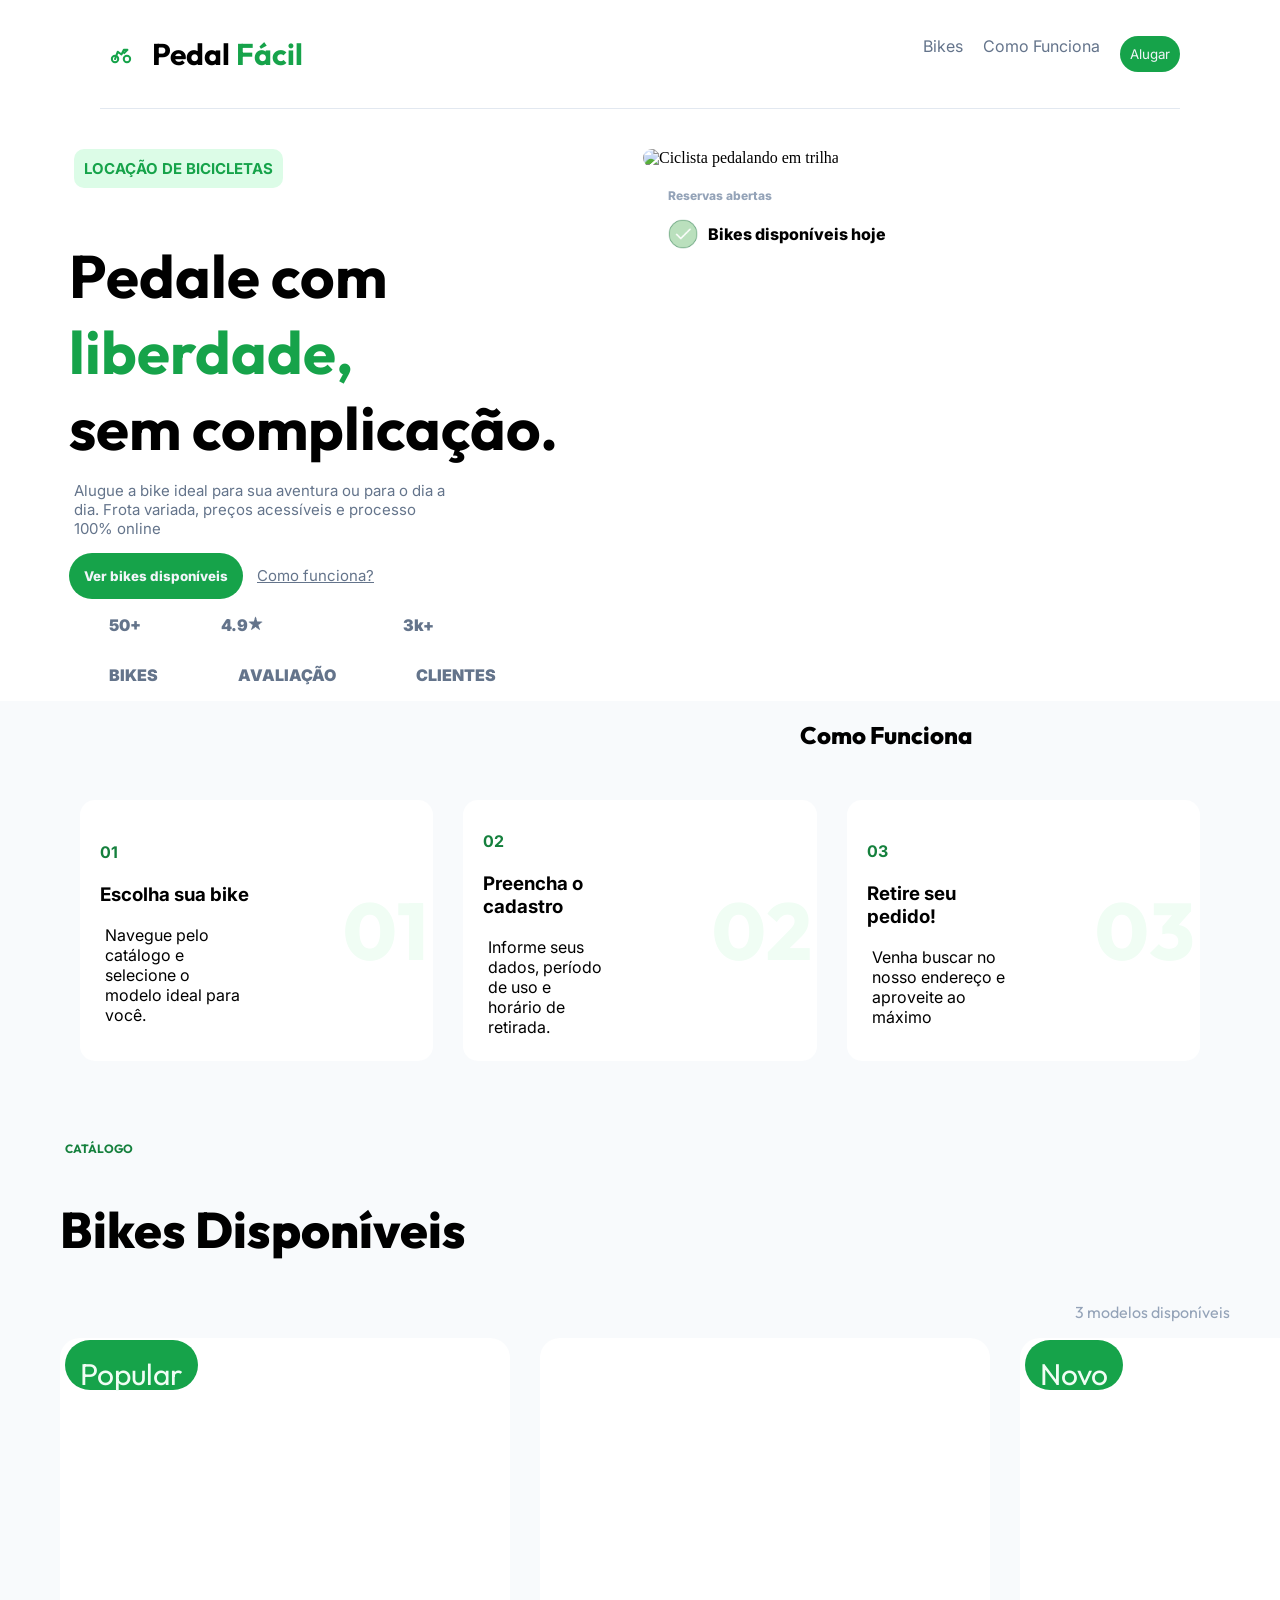
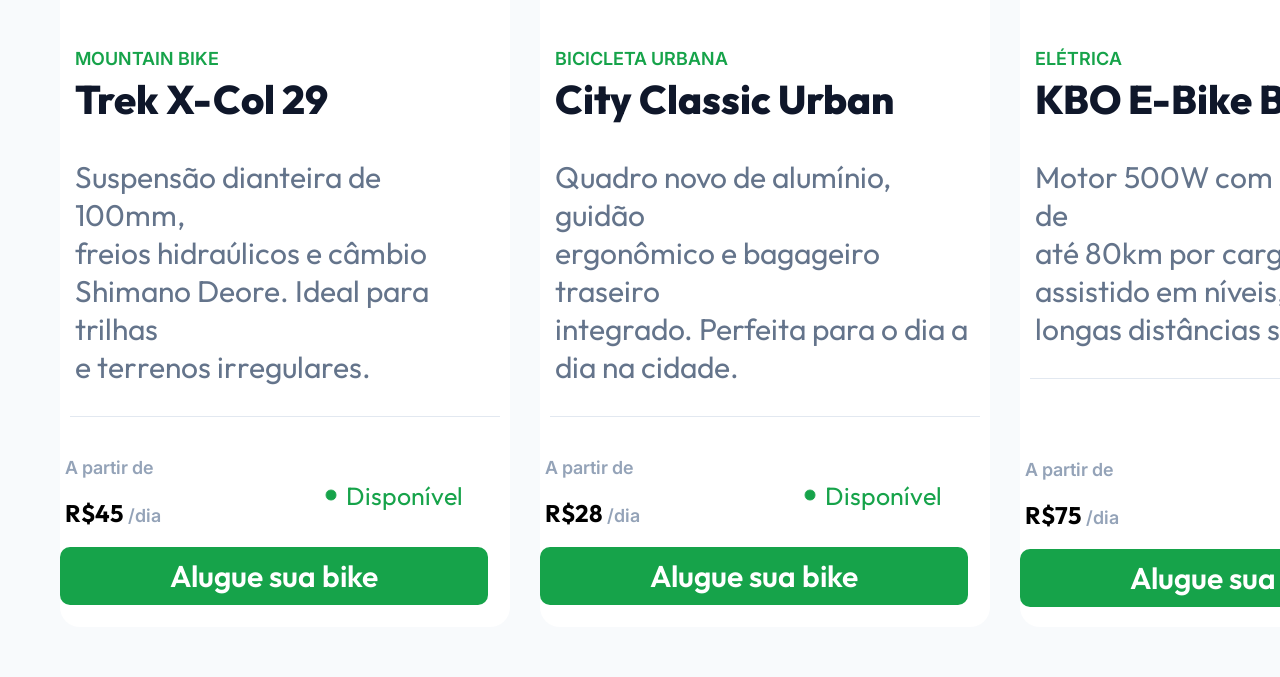
==== index.html @ 2bf27299 "feat/finalizando a parte do catálogo das bikes" ====
<!DOCTYPE html>
<html lang="pt-br">
<head>
    <meta charset="UTF-8">
    <meta name="viewport" content="width=device-width, initial-scale=1.0">
    <link rel="preconnect" href="https://fonts.googleapis.com"/>
    <link rel="preconnect" href="https://fonts.gstatic.com" crossorigin/>
    <link href="https://fonts.googleapis.com/css2?family=Outfit:wght@300;400;500;600;700;800&family=Inter:wght@300;400;500;600&display=swap" rel="stylesheet"/>
    <link rel="stylesheet" href="./styles/style.css">
    
    <title>PedalFácil - Locação de Bicicletas</title>
</head>
<body>
    <section class="menuBg">
        <header class="menu">
                <!-- Logo do Site -->
                <div class="logo">
                    <svg class="logoBike" width="22" height="22" viewBox="0 0 24 24" fill="none" stroke="currentColor" stroke-width="2.2" stroke-linecap="round" stroke-linejoin="round">
                        <circle cx="5.5" cy="17.5" r="3.5"/><circle cx="18.5" cy="17.5" r="3.5"/>
                        <path d="M5.5 17.5l3-8 4 3 2.5-5H19l-3.5 3.5"/>
                    </svg>
                    <h1>Pedal <span class="destaqueLogo">Fácil</span></h1>
                </div>

                <!-- Links e Botão -->
                <div class="menuLinks">
                    <ul>
                        <li><a href="#">Bikes</a></li>
                        <li><a href="#">Como Funciona</a></li>
                        <li><button>Alugar</button></li>
                    </ul>
                </div>
        </header>
    </section>

    <section class="containerLocacao">
        <div class="containerLocacaoTextos">
            <h2>LOCAÇÃO DE BICICLETAS</h2>

            <h1>Pedale com <br><span>liberdade,</span><br> sem complicação.</h1>

            <p>Alugue a bike ideal para sua aventura ou para o dia a <br> dia. Frota variada, preços acessíveis e processo <br> 100% online</p>

            <button>Ver bikes disponíveis</button> <a href="#">Como funciona?</a>

            <div class="avaliacoesNumeros">
                <ul>
                    <li>50+</li>
                    <li >4.9<img class="estrelaAvaliacoes" src="./assets/Star.png"></li>
                    <li class="avaliacoes">3k+</li>
                </ul>
            </div>

            <div class="avaliacoesTextos">
                <ul>
                    <li>BIKES</li>
                    <li>AVALIAÇÃO</li>
                    <li>CLIENTES</li>
                </ul>
            </div>
        </div>

        <div class="reservas">
            <img class="imagemCiclista" src="https://images.unsplash.com/photo-1629056528325-f328b5f27ae7?w=700&h=600&fit=crop&auto=format" alt="Ciclista pedalando em trilha">

            <div class="cardReservas">
                <p class="reservasAbertas">Reservas abertas</p>

                <p class="reservasBikes"> <img class="check" src="./assets/ok.png">Bikes disponíveis hoje</p>
            </div>
        </div>    
    </section>

    <section class="containerComoFunciona">

        <h1>Como Funciona</h1>

        <div class="cards">
            <div class="card">
                <div class="texto">
                    <h4>01</h4>
                    <h3>Escolha sua bike</h3>
                    <div>
                        <p>Navegue pelo catálogo e selecione o <br> modelo ideal para você.</p>
                    </div>
                </div>

                <div class="detalheCard">
                    <p>01</p>
                </div>
            </div>

            <div class="card">
                <div class="texto">
                    <h4>02</h4>
                    <h3>Preencha o cadastro</h3>
                    <div>
                        <p>Informe seus dados, período de uso e <br> horário de retirada.</p>
                    </div>
                </div>

                <div class="detalheCard">
                    <p>02</p>
                </div>
            </div>

            <div class="card">
                <div class="texto">
                    <h4>03</h4>
                    <h3>Retire seu pedido!</h3>
                    <div>
                        <p>Venha buscar no nosso endereço e <br> aproveite ao máximo</p>
                    </div>
                </div>

                <div class="detalheCard">
                    <p>03</p>
                </div>
            </div>
        </div>
    </section>

    <section class="containerCatalogo">

        <div class="containerTitulo">
            <h2>CATÁLOGO</h2>

            <h1>Bikes Disponíveis</h1>
            
            <p>3 modelos disponíveis</p>
        </div>


        <div class="cardsBikes">
            <div class="cardBike">
                <div class="imgBike imgBike1">
                    <p>Popular</p>
                </div>
                <div class="textoCard">
                    <small class="smallCard">mountain bike</small>
                    <h2 class="h2Card">Trek X-Col 29</h2>
                    <p>Suspensão dianteira de 100mm, <br> freios hidraúlicos e câmbio<br> Shimano Deore. Ideal para trilhas<br> e terrenos irregulares.</p>
                </div>
                
                <small class="precoCima">A partir de</small>
                <div class="preco">
                    <h1 class="precoCard">R$45<small>/dia</small></h1>
                    <p><img class="disponivel" src="./assets/ciculo.png"> Disponível</p>
                </div>
                <a href="#formularioAluguel"><button class="botaoBike">Alugue sua bike</button></a>
            </div>

            <div class="cardBike">
                <div class="imgBike imgBike2">
                </div>

                <div class="textoCard">
                    <small class="smallCard">bicicleta urbana</small>
                    <h2 class="h2Card">City Classic Urban</h2>
                    <p>Quadro novo de alumínio, guidão<br> ergonômico e bagageiro traseiro<br> integrado. Perfeita para o dia a<br> dia na cidade.</p>
                </div>
    
                <small class="precoCima">A partir de</small>
                <div class="preco">
                    <h1 class="precoCard">R$28<small>/dia</small></h1>
                    <p><img class="disponivel" src="./assets/ciculo.png"> Disponível</p>
                </div>
                <a href="#formularioAluguel"><button class="botaoBike">Alugue sua bike</button></a>
            </div>

            <div class="cardBike">
                <div class="imgBike imgBike3">
                    <p>Novo</p>
                </div>

                <div class="textoCard textoCardDistancia">
                    <small class="smallCard">elétrica</small>
                    <h2 class="h2Card">KBO E-Bike Breeze</h2>
                    <p>Motor 500W com autonomia de<br> até 80km por carga. Pedal<br> assistido em níveis, ideal para<br> longas distâncias sem esforço.</p>
                </div>
                
                <small class="precoCima">A partir de</small>
                <div class="preco">
                    <h1 class="precoCard">R$75<small>/dia</small></h1>
                    <p><img class="disponivel" src="./assets/ciculo.png"> Disponível</p>
                </div>
                <a href="#formularioAluguel"><button class="botaoBike">Alugue sua bike</button></a>
            </div>

            <div class="cardBike indisponivel">
                <div class="imgBike imgBike4">
                    <p>Indisponível</p>
                </div>

                <div class="textoCard textoCardDistancia2">
                    <small class="smallCard">speed / estrada</small>
                    <h2 class="h2Card">Veloz Road 700c</h2>
                    <p>Quadro de carbono leve, pneus<br> 700x23c e câmbio Shimano<br> Tiagra 20v. Para quem busca<br> velocidade e performance.</p>
                </div>
                
                <small class="precoCima">A partir de</small>
                <div class="preco">
                    <h1 class="precoCard">R$60<small>/dia</small></h1>
                    <p>Indisponível</p>
                </div>
                <a href="#formularioAluguel"><button class="botaoBike">Indisponível</button></a>
            </div>
        </div>
    </section>
</body>
</html>
---- styles/style.css ----
:root {
    --green: #16a34a;
    --green-dark: #15803d;
    --green-light: #dcfce7;
    --green-pale: #f0fdf4;
    --slate-900: #0f172a;
    --slate-700: #334155;
    --slate-500: #64748b;
    --slate-400: #94a3b8;
    --slate-200: #e2e8f0;
    --slate-100: #f1f5f9;
    --white: #ffffff;
    --bg: #f8fafc;
    --font-display: 'Outfit', sans-serif;
    --font-body: 'Inter', sans-serif;
}

body{
    margin: 0;
    padding: 0;
    background-color: var(--bg);
}


/* Menu */

.menuBg{
    background-color: var(--white);
}

.menu{
    margin-left: 100px;
    margin-right: 100px;
    display: flex;
    align-items: center;
    justify-content: space-between;
    border-bottom: var(--slate-200) 1px solid;
}

.logo{
    display: flex;
    align-items: center;
    height: 100%;
    gap: 20px;
    padding: 10px;
}

.logo h1{
    font-size: 30px;
    font-family: var(--font-display);
}

.logo h1 span{
    color: var(--green);
}

.logoBike{
    color: var(--green);
}

.menuLinks ul{
    display: flex;
    font-family: var(--font-body);
    list-style-type: none;
    color: var(--slate-500);
    text-decoration: none;
    gap: 20px;
}

.menuLinks a{
    color: var(--slate-500);
    font-family: var(--font-body);
    text-decoration: none;
}

.menuLinks button{
    background-color: var(--green);
    color: var(--slate-100);
    font-family: var(--font-body);
    padding: 10px;
    border-radius: 20px;
    border: 1px;
}

.menuLinks button:hover{
    background-color: var(--green-dark);
}

/* Seegunda parte */
.containerLocacao{
    display: grid;
    grid-template-columns: repeat(2, 1fr);
    display: flex;
    justify-content: center;
    background-color: var(--white);
    
}

.containerLocacaoTextos h2{
    font-family: var(--font-body);
    background-color: var(--green-light);
    border-radius: 10px;
    padding: 10px;  
    margin-right: 360px;
    margin-top: 40px;
    color: var(--green);
    font-size: 15px;
}

.containerLocacaoTextos h1{
    font-family: var(--font-display);
    font-size: 60px;
    font-weight:700;
    margin-bottom: 3px;
}

.containerLocacaoTextos span{
    color: var(--green);
}

.containerLocacaoTextos p{
    color: var(--slate-500);
    font-size: 15px;
    font-family: var(--font-body);
}

.containerLocacaoTextos button{
    background-color: var(--green);
    color: var(--slate-100);
    font-family: var(--font-body);
    font-weight: 800;
    padding: 15px;
    border-radius: 25px;
    border: 1px;
    margin-right: 10px;
}

.containerLocacaoTextos button:hover{
    background-color: var(--green-dark);
}


.containerLocacaoTextos a{
    font-family: var(--font-body);
    font-size: 15px;
    color: var(--slate-500);
}

.avaliacoesNumeros ul, .avaliacoesTextos ul{
    display: flex;
    flex-direction: row;
    list-style: none;
    gap: 80px;
}

.avaliacoesNumeros li, .avaliacoesTextos li{
    color: var(--slate-500);
    font-family: var(--font-body);
    font-weight: 1000;
}

.avaliacoesNumeros{
    margin-bottom: 30px;
}

.avaliacoes{
    margin-left: 60px;
}

.estrelaAvaliacoes{
    width: 15px;
    height: 15px;
}

/* Reservas Abertas - imagem e card */

.reservas{
    margin-top: 40px;
}

.imagemCiclista{
    width: 550px;
    height: 450px;
    border-radius: 30px;
}

.cardReservas{
    background-color: #ffffff;
    padding: 20px;
    border-radius: 20px;
    margin-right: 300px;
    box-shadow: var(--slate-900);
}

.cardReservas p{
    display: flex;
    align-items: center;
    font-family: var(--font-body);
    font-weight: 800;
}

.reservasAbertas{
    font-size: 12px;
    color: var(--slate-400);
    margin-top: 1px;
}

.reservasBikes{
    gap: 10px;
}

.reservasBikes img{
    width: 30px;
    height: 30px;
}

/* Como Funciona */

.containerComoFunciona h1{
    font-family: var(--font-display);
    font-weight: 800;
    margin-left: 800px;
}

.cards{
    display: grid;
    grid-template-columns: repeat(3, 1fr);
    gap: 30px;
    font-family: var(--font-body);
    margin: 80px;
    margin-top: 50px;
}

.card{
    display: flex;
    align-items: center;
    background-color: #ffffff;
    padding: auto;
    border-radius: 15px;
}


.detalheCard{
    font-size: 80px;
    font-family: var(--font-display);
    color: var(--green-pale);
    font-weight: 800;
}

.texto h4{
    color: var(--green-dark);
}

.texto{
    margin-left: 20px;
    margin-right: 80px;
}

/* Catálogo das Bikes */

.containerCatalogo{
    margin-top: 40px;
    margin-left: 60px;
}

.containerTitulo{
    margin-top: 40px;
    font-family: var(--font-display);
}

.containerTitulo h1{
    font-size: 50px;
    font-weight: 800;
}

.containerCatalogo h2{
    color: var(--green-dark);
    font-size: 12px;
    margin-top: 50px;
}

.containerTitulo p{
    display: flex;
    justify-content: right;
    margin-right: 50px;
    color: var(--slate-400);
}

.cardsBikes{
    margin-bottom: 50px;
    display: grid;
    grid-template-columns: repeat(4, 1fr);
    gap: 30px;
}

.cardBike{
    border-radius: 20px;
    width: 450px;
    display: flex;
    flex-direction: column;
    font-family: var(--font-display);
    background-color: var(--white);
}

.imgBike{
    display: flex;
    background-position: center;
    background-size: cover;
    height: 300px;
    width: 450px;
    border-top-left-radius: 20px;
    border-top-right-radius: 20px;
}

.imgBike1{
    background-image: url("https://images.unsplash.com/photo-1673121414328-52eff37bc6d0?w=600&h=400&fit=crop&auto=format");
}

.imgBike2{
    background-image: url("https://images.unsplash.com/photo-1591047139334-337807f2b3e5?w=600&h=400&fit=crop&auto=format");
}

.imgBike3{
    background-image: url("https://images.unsplash.com/photo-1620802051782-725fa33db067?w=600&h=400&fit=crop&auto=format");
}

.imgBike4{
    background-image: url("https://images.unsplash.com/photo-1499115026740-47ec7a0d026e?w=600&h=400&fit=crop&auto=format");
}

.cardBike .imgBike p{
    color: var(--green-pale);
    background-color: var(--green);
    border-radius: 35px;
    padding: 15px;
    height: 20px;
    font-size: 30px;
    text-decoration: none;
    font-family: var(--font-display);
}

.cardBike small, h2, p, .preco{
    margin-right: 5px;
    margin-left: 5px;
}

.cardBike small{
    text-transform: uppercase;
    font-family: var(--font-body);
    color: var(--green);
    font-weight: 600;
    margin-top: 30px;
    font-size: 18px;
}

.cardBike h2{
    font-weight: 800;
    font-size: 40px;
    color: var(--slate-900);
    margin-top: 5px;
}

.cardBike p{
    font-size: 30px;
    color: var(--slate-500);
    margin-top: 2px;
}

.textoCard{
    border-bottom: var(--slate-200) solid 1px;
    margin: 10px;
}

.textoCardDistancia{
    margin-bottom: 50px;
}

.textoCardDistancia2{
    margin-bottom: 65px;
}

.cardBike .precoCima{
    color: var(--slate-400);
    text-transform: none;   
}

.preco{
    display: flex;
    width: 100%;
    gap: 150px;
}

.preco small{
    color: var(--slate-400);
    text-transform: none;
}

.preco p{
    font-size: 25px;
    color: var(--green);
}

.disponivel{
    width: 20px;
    height: 20px;
}

.cardBike button{
    padding: 10px;
    width: 95%;
    align-self: center;
    font-size: 30px;
    font-family: var(--font-display);
    color: var(--white);
    font-weight: 600;
    border-radius: 10px;
    border: none;
    margin-bottom: 20px;
    background-color: var(--green);
    transition: 0.3s ease;
}

.cardBike button:hover{
    background-color: var(--green-dark);
}

.cardBike.indisponivel{
    border-radius: 20px;
    width: 500px;
    display: flex;
    flex-direction: column;
    font-family: var(--font-display);
    background-color: var(--white);
    opacity: 0.5;
    cursor: no-drop;
}

.cardBike.indisponivel button{
    padding: 10px;
    width: 95%;
    align-self: center;
    font-size: 30px;
    font-family: var(--font-display);
    color: var(--slate-700);
    font-weight: 600;
    border-radius: 10px;
    border: none;
    margin-bottom: 20px;
    background-color: var(--slate-200);
    transition: 0.3s ease;
}

.cardBike.indisponivel small, .cardBike.indisponivel .preco p{
    font-size: 25px;
    color: var(--slate-500);
}

.cardBike.indisponivel .imgBike p{
    background-color: var(--slate-700);
    color: var(--white);
}
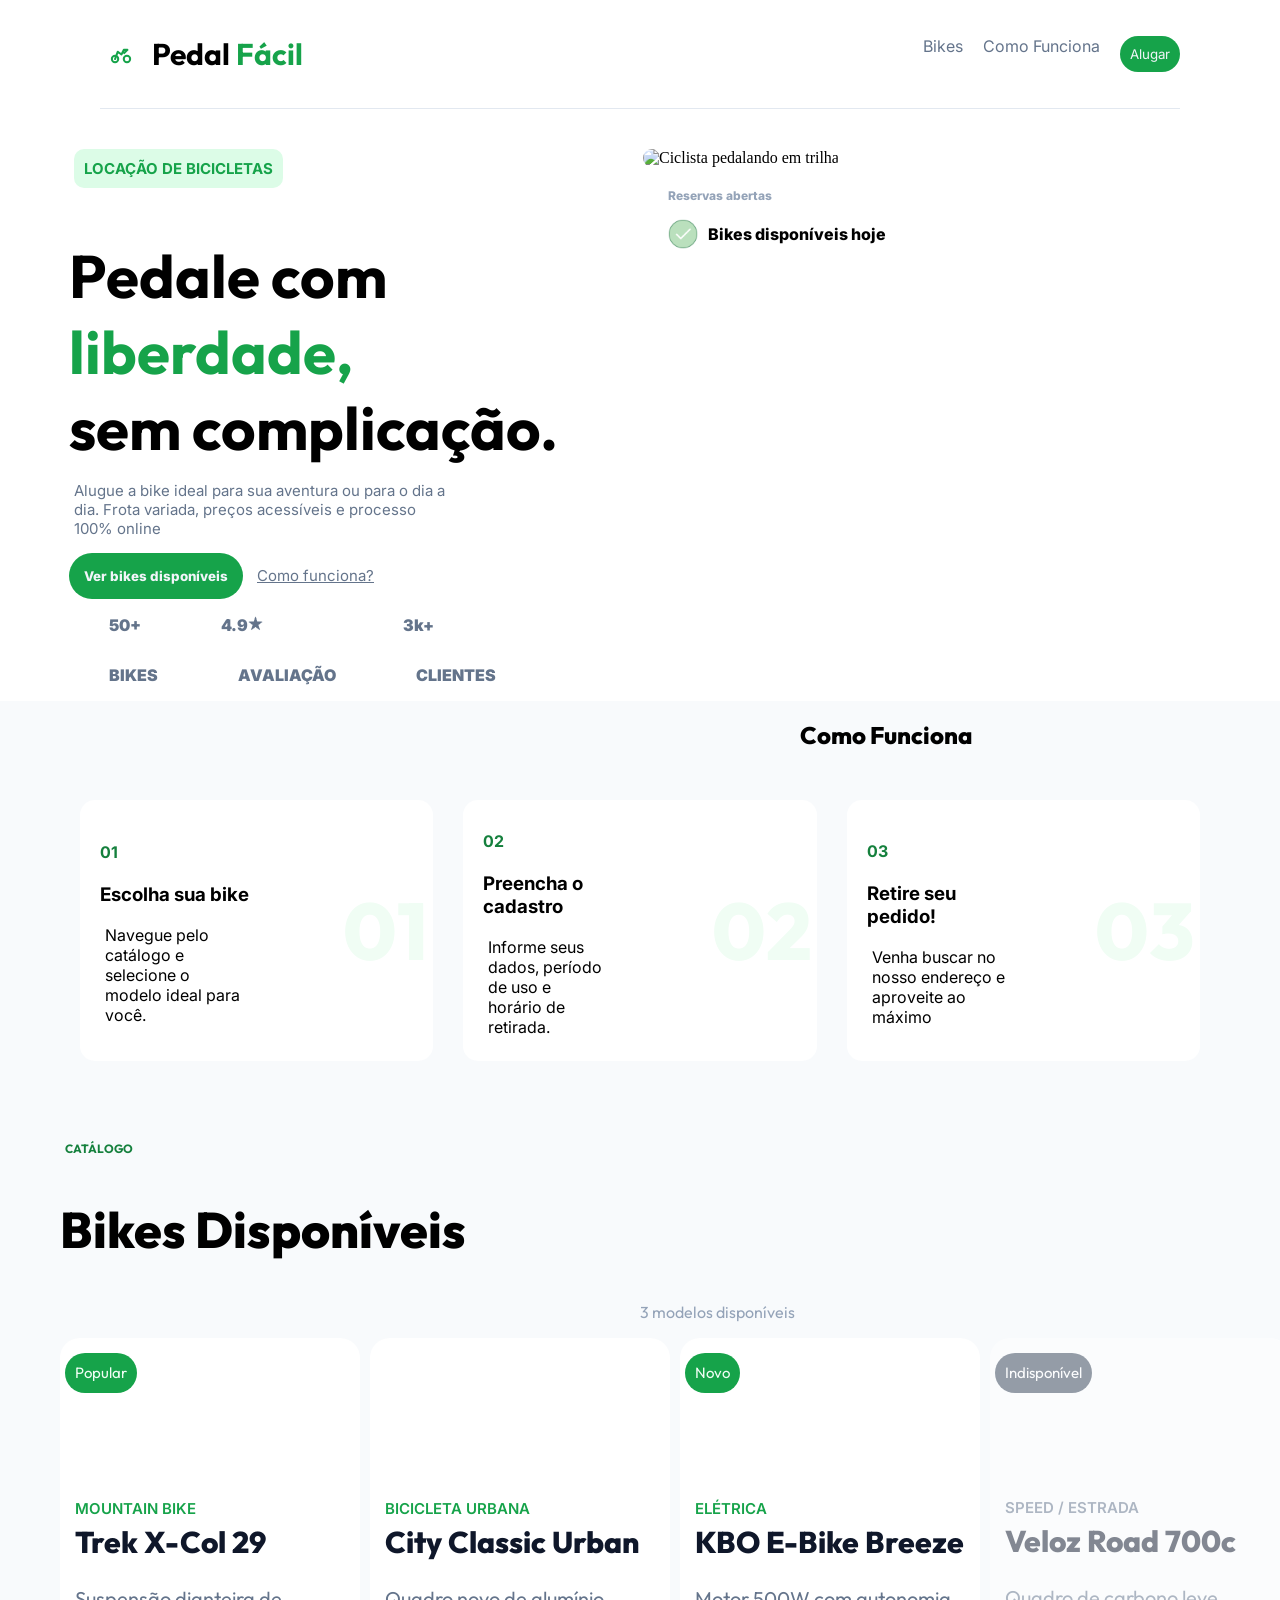
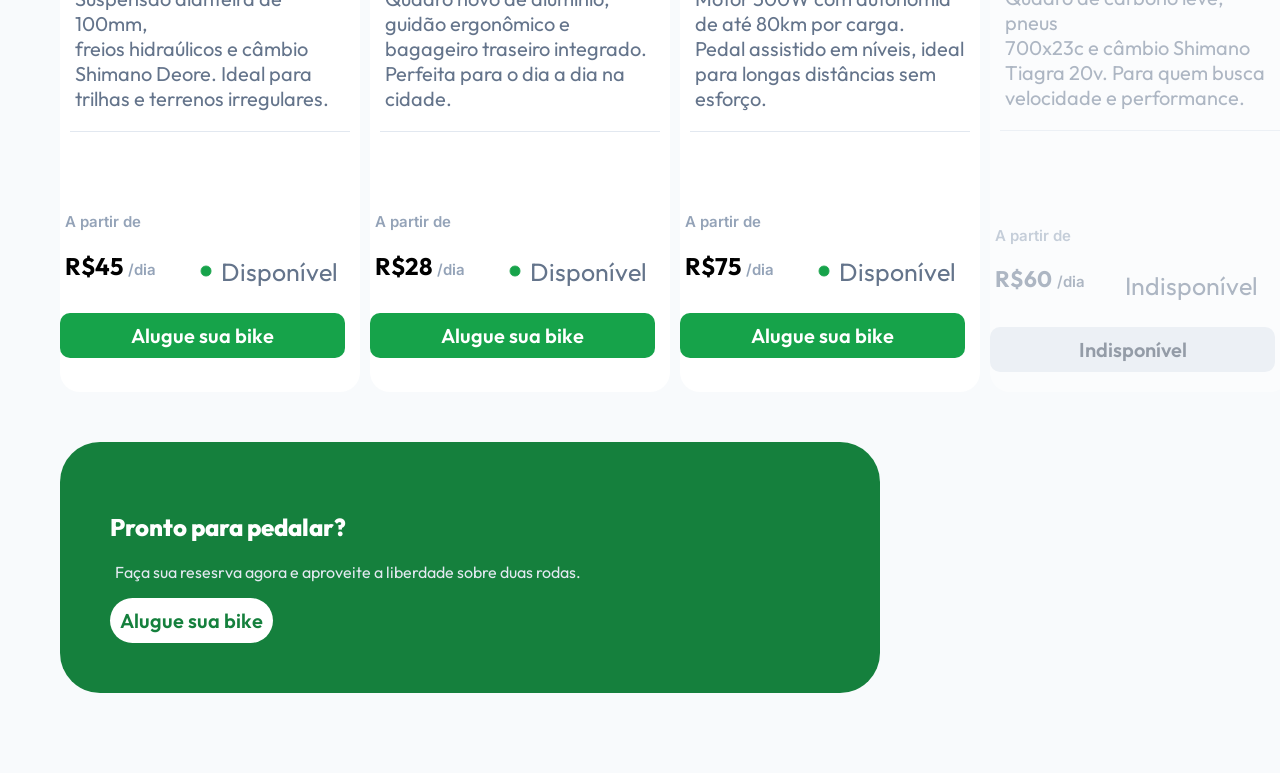
==== commit 5de86904: "fix/arrumando o tamnho dos cards e fazendo o card de aluguel" ====
--- a/index.html
+++ b/index.html
@@ -136,10 +136,10 @@
                 <div class="imgBike imgBike1">
                     <p>Popular</p>
                 </div>
-                <div class="textoCard">
+                <div class="textoCard textoCardDistancia">
                     <small class="smallCard">mountain bike</small>
                     <h2 class="h2Card">Trek X-Col 29</h2>
-                    <p>Suspensão dianteira de 100mm, <br> freios hidraúlicos e câmbio<br> Shimano Deore. Ideal para trilhas<br> e terrenos irregulares.</p>
+                    <p>Suspensão dianteira de 100mm, <br> freios hidraúlicos e câmbio<br> Shimano Deore. Ideal para trilhas e terrenos irregulares.</p>
                 </div>
                 
                 <small class="precoCima">A partir de</small>
@@ -154,10 +154,10 @@
                 <div class="imgBike imgBike2">
                 </div>
 
-                <div class="textoCard">
+                <div class="textoCard textoCardDistancia">
                     <small class="smallCard">bicicleta urbana</small>
                     <h2 class="h2Card">City Classic Urban</h2>
-                    <p>Quadro novo de alumínio, guidão<br> ergonômico e bagageiro traseiro<br> integrado. Perfeita para o dia a<br> dia na cidade.</p>
+                    <p>Quadro novo de alumínio, guidão ergonômico e bagageiro traseiro integrado. Perfeita para o dia a dia na cidade.</p>
                 </div>
     
                 <small class="precoCima">A partir de</small>
@@ -176,7 +176,7 @@
                 <div class="textoCard textoCardDistancia">
                     <small class="smallCard">elétrica</small>
                     <h2 class="h2Card">KBO E-Bike Breeze</h2>
-                    <p>Motor 500W com autonomia de<br> até 80km por carga. Pedal<br> assistido em níveis, ideal para<br> longas distâncias sem esforço.</p>
+                    <p>Motor 500W com autonomia de até 80km por carga.<br> Pedal assistido em níveis, ideal para longas distâncias sem esforço.</p>
                 </div>
                 
                 <small class="precoCima">A partir de</small>
@@ -206,6 +206,15 @@
                 <a href="#formularioAluguel"><button class="botaoBike">Indisponível</button></a>
             </div>
         </div>
+
+        <div class="cardAluguel">
+            <div class="textoCardAluguel">
+                <h1>Pronto para pedalar?</h1>
+                <p>Faça sua resesrva agora e aproveite a liberdade sobre duas rodas.</p>
+            </div>
+
+            <a><button>Alugue sua bike</button></a>
+        </div>
     </section>
 </body>
 </html>
--- a/styles/style.css
+++ b/styles/style.css
@@ -261,6 +261,7 @@
 .containerCatalogo{
     margin-top: 40px;
     margin-left: 60px;
+    margin-right: 400px;
 }
 
 .containerTitulo{
@@ -282,20 +283,21 @@
 .containerTitulo p{
     display: flex;
     justify-content: right;
-    margin-right: 50px;
+    margin-right: 85px;
     color: var(--slate-400);
 }
 
+/* cards */
 .cardsBikes{
     margin-bottom: 50px;
     display: grid;
     grid-template-columns: repeat(4, 1fr);
-    gap: 30px;
+    gap: 10px;
 }
 
 .cardBike{
     border-radius: 20px;
-    width: 450px;
+    width: 300px;
     display: flex;
     flex-direction: column;
     font-family: var(--font-display);
@@ -306,8 +308,8 @@
     display: flex;
     background-position: center;
     background-size: cover;
-    height: 300px;
-    width: 450px;
+    height: 150px;
+    width: 300px;
     border-top-left-radius: 20px;
     border-top-right-radius: 20px;
 }
@@ -332,9 +334,9 @@
     color: var(--green-pale);
     background-color: var(--green);
     border-radius: 35px;
-    padding: 15px;
+    padding: 10px;
     height: 20px;
-    font-size: 30px;
+    font-size: 15px;
     text-decoration: none;
     font-family: var(--font-display);
 }
@@ -350,18 +352,18 @@
     color: var(--green);
     font-weight: 600;
     margin-top: 30px;
-    font-size: 18px;
-}
-
-.cardBike h2{
-    font-weight: 800;
-    font-size: 40px;
+    font-size: 15px;
+}
+
+.textoCard h2{
+    font-weight: 800;
+    font-size: 30px;
     color: var(--slate-900);
     margin-top: 5px;
 }
 
-.cardBike p{
-    font-size: 30px;
+.textoCard p{
+    font-size: 20px;
     color: var(--slate-500);
     margin-top: 2px;
 }
@@ -387,7 +389,7 @@
 .preco{
     display: flex;
     width: 100%;
-    gap: 150px;
+    gap: 30px;
 }
 
 .preco small{
@@ -409,7 +411,7 @@
     padding: 10px;
     width: 95%;
     align-self: center;
-    font-size: 30px;
+    font-size: 20px;
     font-family: var(--font-display);
     color: var(--white);
     font-weight: 600;
@@ -424,9 +426,9 @@
     background-color: var(--green-dark);
 }
 
-.cardBike.indisponivel{
+.indisponivel{
     border-radius: 20px;
-    width: 500px;
+    width: 300px;
     display: flex;
     flex-direction: column;
     font-family: var(--font-display);
@@ -439,7 +441,7 @@
     padding: 10px;
     width: 95%;
     align-self: center;
-    font-size: 30px;
+    font-size: 20px;
     font-family: var(--font-display);
     color: var(--slate-700);
     font-weight: 600;
@@ -450,8 +452,12 @@
     transition: 0.3s ease;
 }
 
-.cardBike.indisponivel small, .cardBike.indisponivel .preco p{
-    font-size: 25px;
+.indisponivel small, .indisponivel{
+    font-size: 15px;
+    color: var(--slate-500);
+}
+
+.preco p{
     color: var(--slate-500);
 }
 
@@ -459,3 +465,37 @@
     background-color: var(--slate-700);
     color: var(--white);
 }
+
+/* card Aluguel */
+
+.cardAluguel{
+    background-color: var(--green-dark);
+    padding: 50px;
+    border-radius: 40px;
+    margin-bottom: 80px;
+}
+
+.textoCardAluguel{
+    font-family: var(--font-display);
+}
+
+.textoCardAluguel h1{
+    font-weight: 800;
+    color: var(--white);
+}
+
+.textoCardAluguel p{
+    color: var(--slate-200);
+}
+
+.cardAluguel button{
+    padding: 10px;;
+    align-self: center;
+    font-size: 20px;
+    font-family: var(--font-display);
+    background-color: var(--white);
+    color: var(--green-dark);
+    font-weight: 600;
+    border-radius: 30px;
+    border: none;
+}
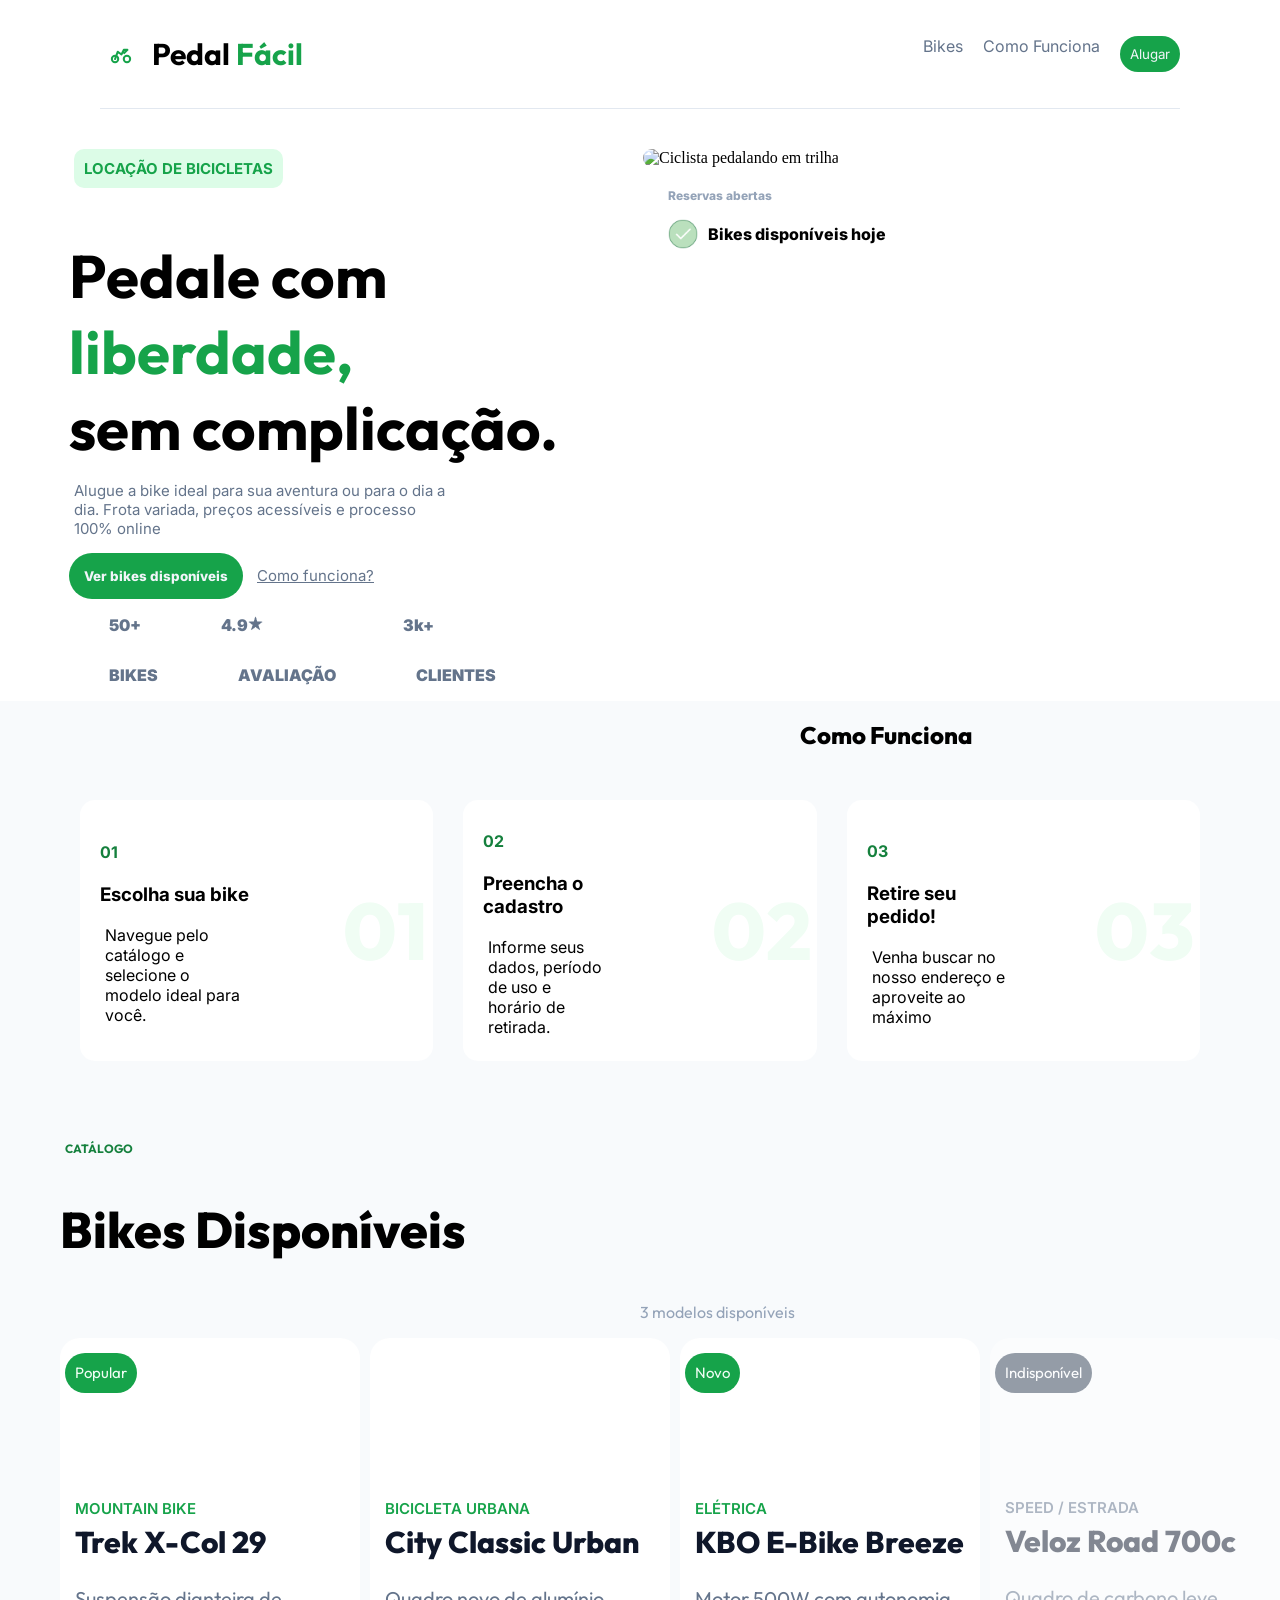
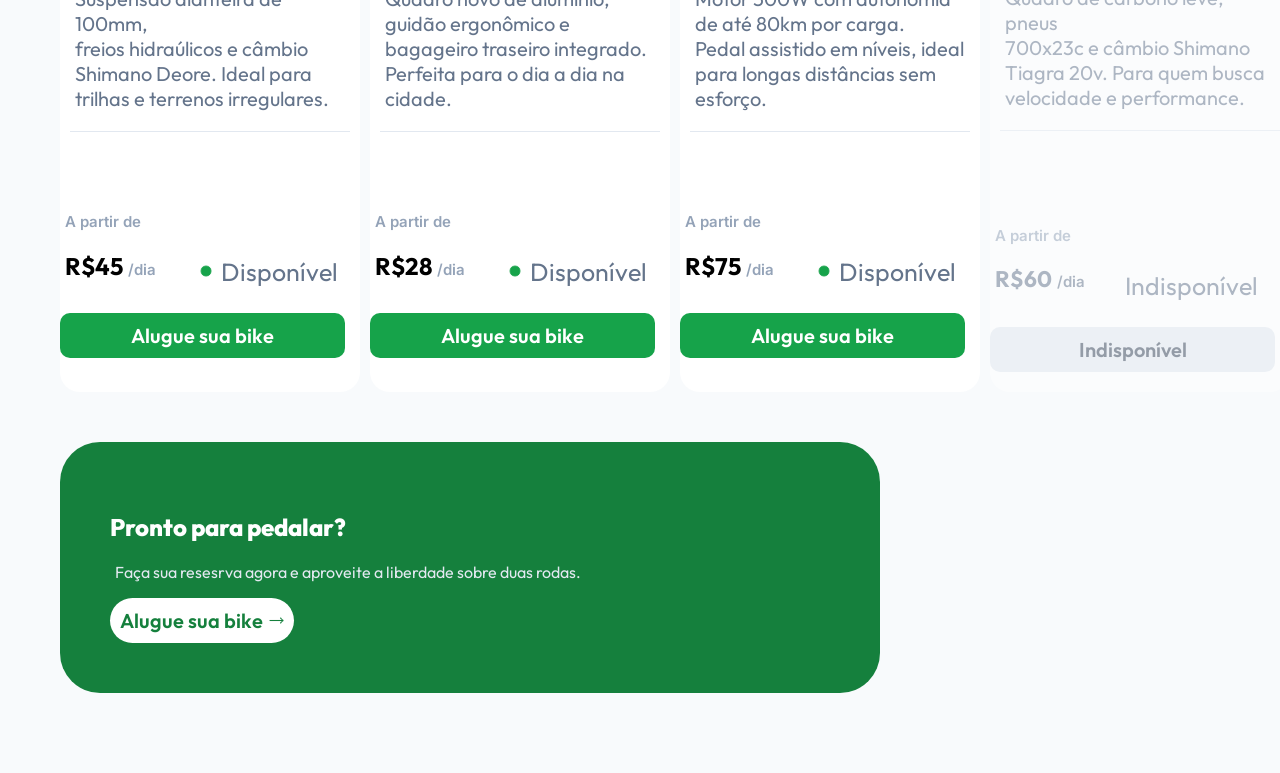
==== commit f4bdaa5a: "fix/adicionando a seta do botão "alugue sua bike"" ====
--- a/index.html
+++ b/index.html
@@ -213,7 +213,7 @@
                 <p>Faça sua resesrva agora e aproveite a liberdade sobre duas rodas.</p>
             </div>
 
-            <a><button>Alugue sua bike</button></a>
+            <a href=""><button>Alugue sua bike <img class="seta" src="./assets/seta.png"></button></a>
         </div>
     </section>
 </body>
--- a/styles/style.css
+++ b/styles/style.css
@@ -499,3 +499,9 @@
     border-radius: 30px;
     border: none;
 }
+
+.seta{
+    width: 15px;
+    height: 15px;
+    margin-left: 2px;
+}
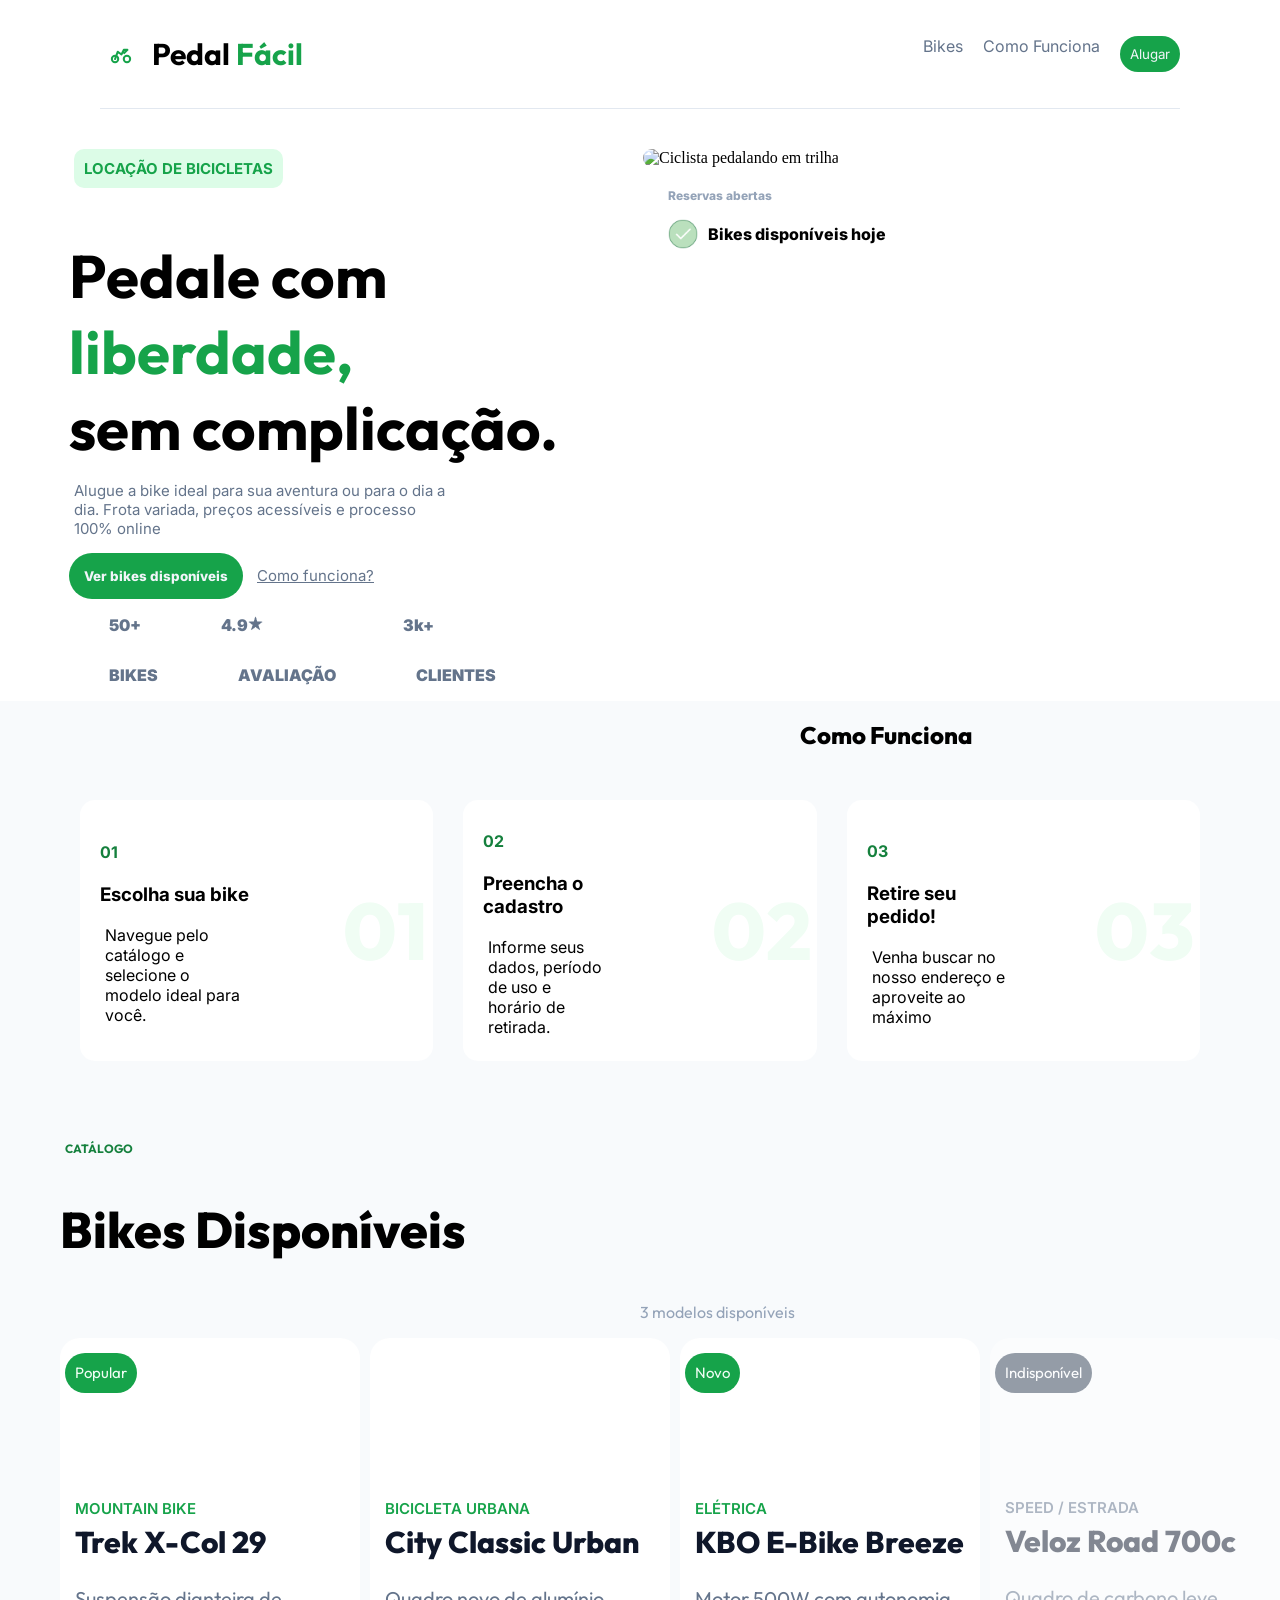
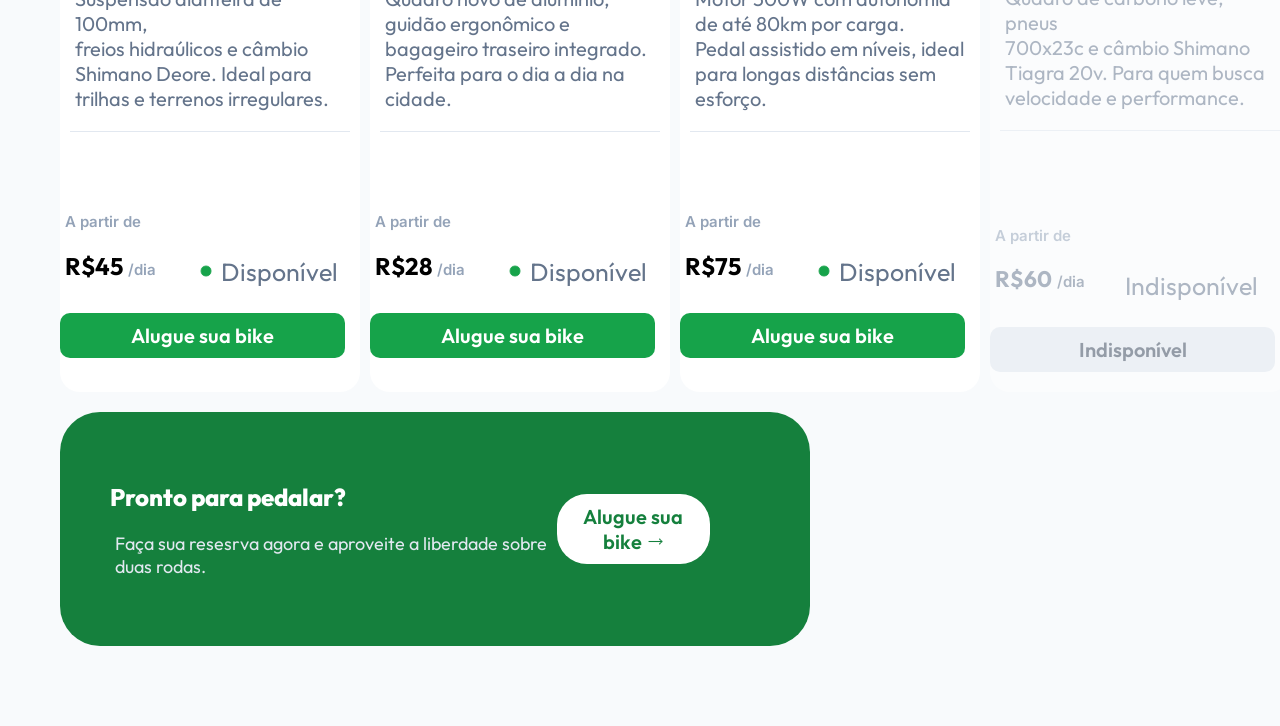
==== commit 04473d00: "fix/arrumando o cardAluguel" ====
--- a/index.html
+++ b/index.html
@@ -214,6 +214,7 @@
             </div>
 
             <a href=""><button>Alugue sua bike <img class="seta" src="./assets/seta.png"></button></a>
+            
         </div>
     </section>
 </body>
--- a/styles/style.css
+++ b/styles/style.css
@@ -289,7 +289,7 @@
 
 /* cards */
 .cardsBikes{
-    margin-bottom: 50px;
+    margin-bottom: 20px;
     display: grid;
     grid-template-columns: repeat(4, 1fr);
     gap: 10px;
@@ -469,10 +469,14 @@
 /* card Aluguel */
 
 .cardAluguel{
+    display: flex;
+    justify-content: space-between; 
+    align-items: center;
     background-color: var(--green-dark);
     padding: 50px;
     border-radius: 40px;
     margin-bottom: 80px;
+    margin-right: 70px;
 }
 
 .textoCardAluguel{
@@ -486,6 +490,7 @@
 
 .textoCardAluguel p{
     color: var(--slate-200);
+    font-size: 18px;
 }
 
 .cardAluguel button{
@@ -504,4 +509,8 @@
     width: 15px;
     height: 15px;
     margin-left: 2px;
+}
+
+.cardAluguel a{
+    margin-right: 50px;
 }
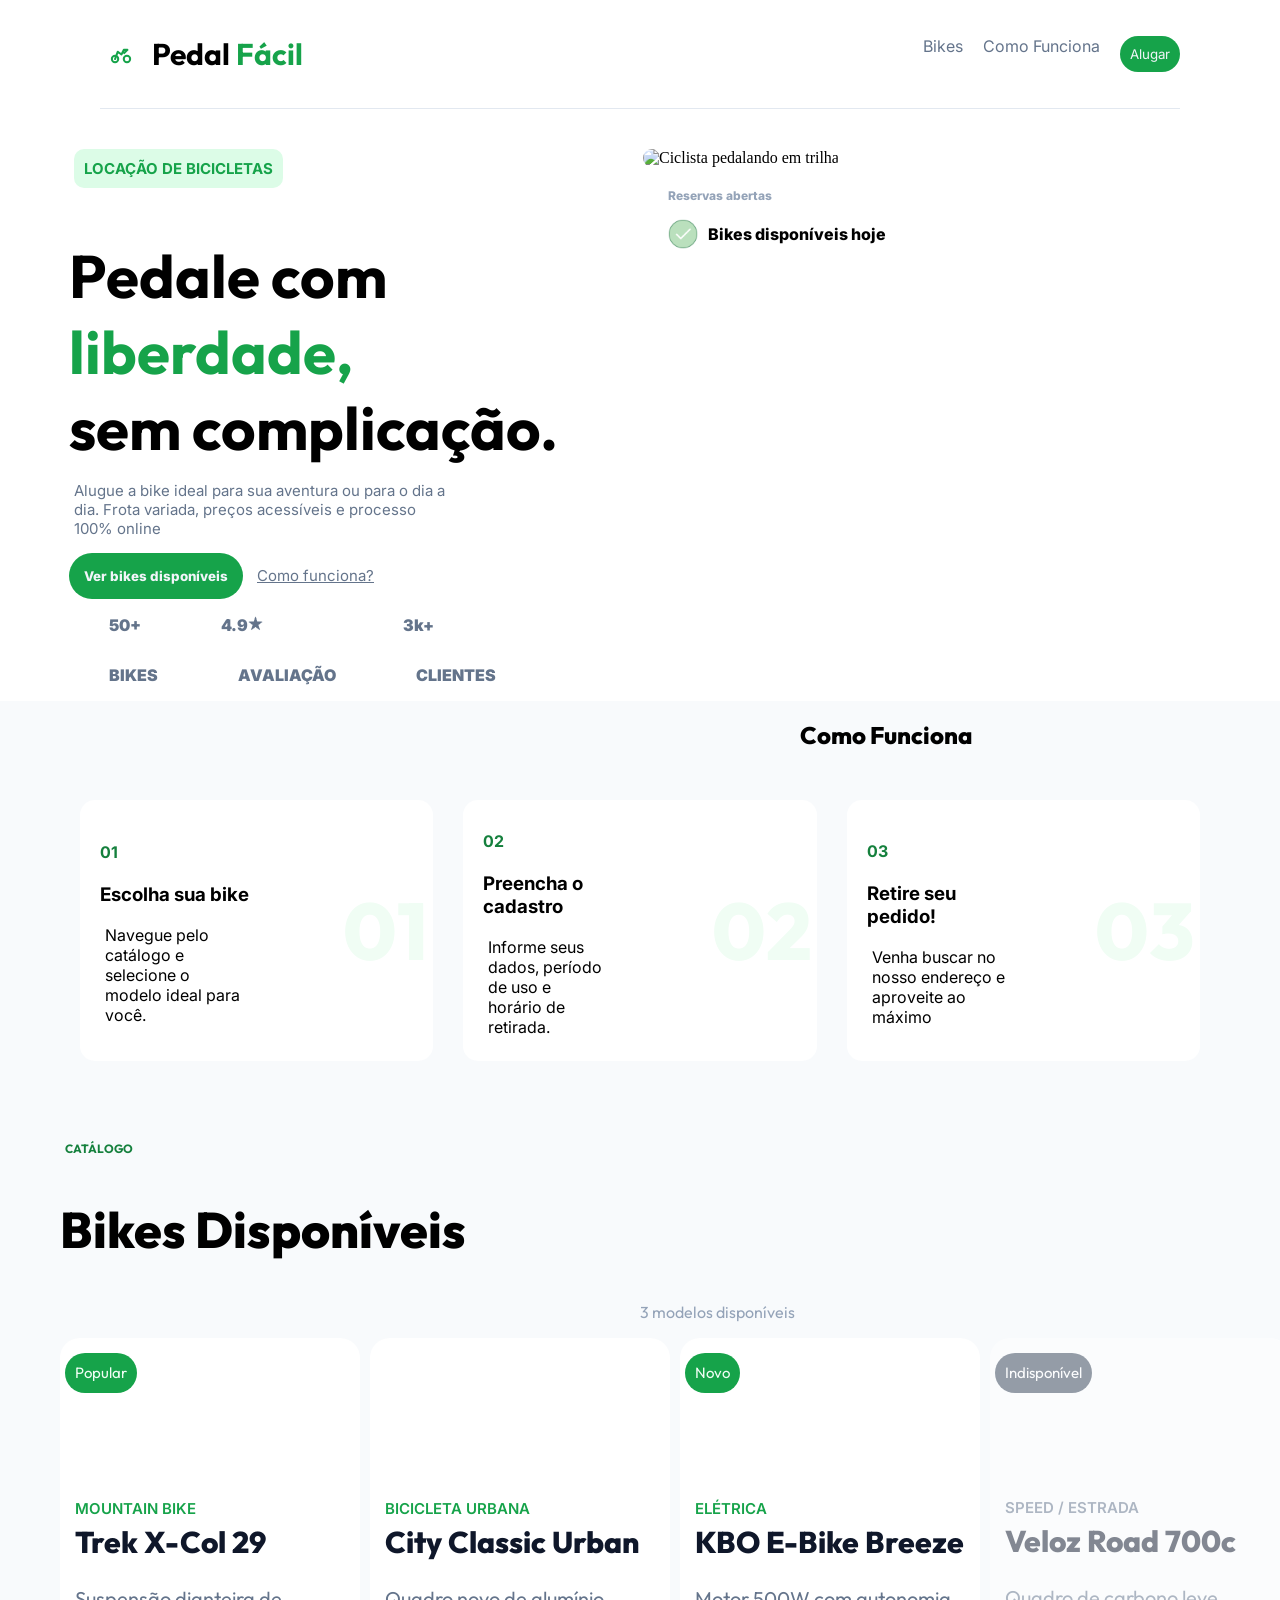
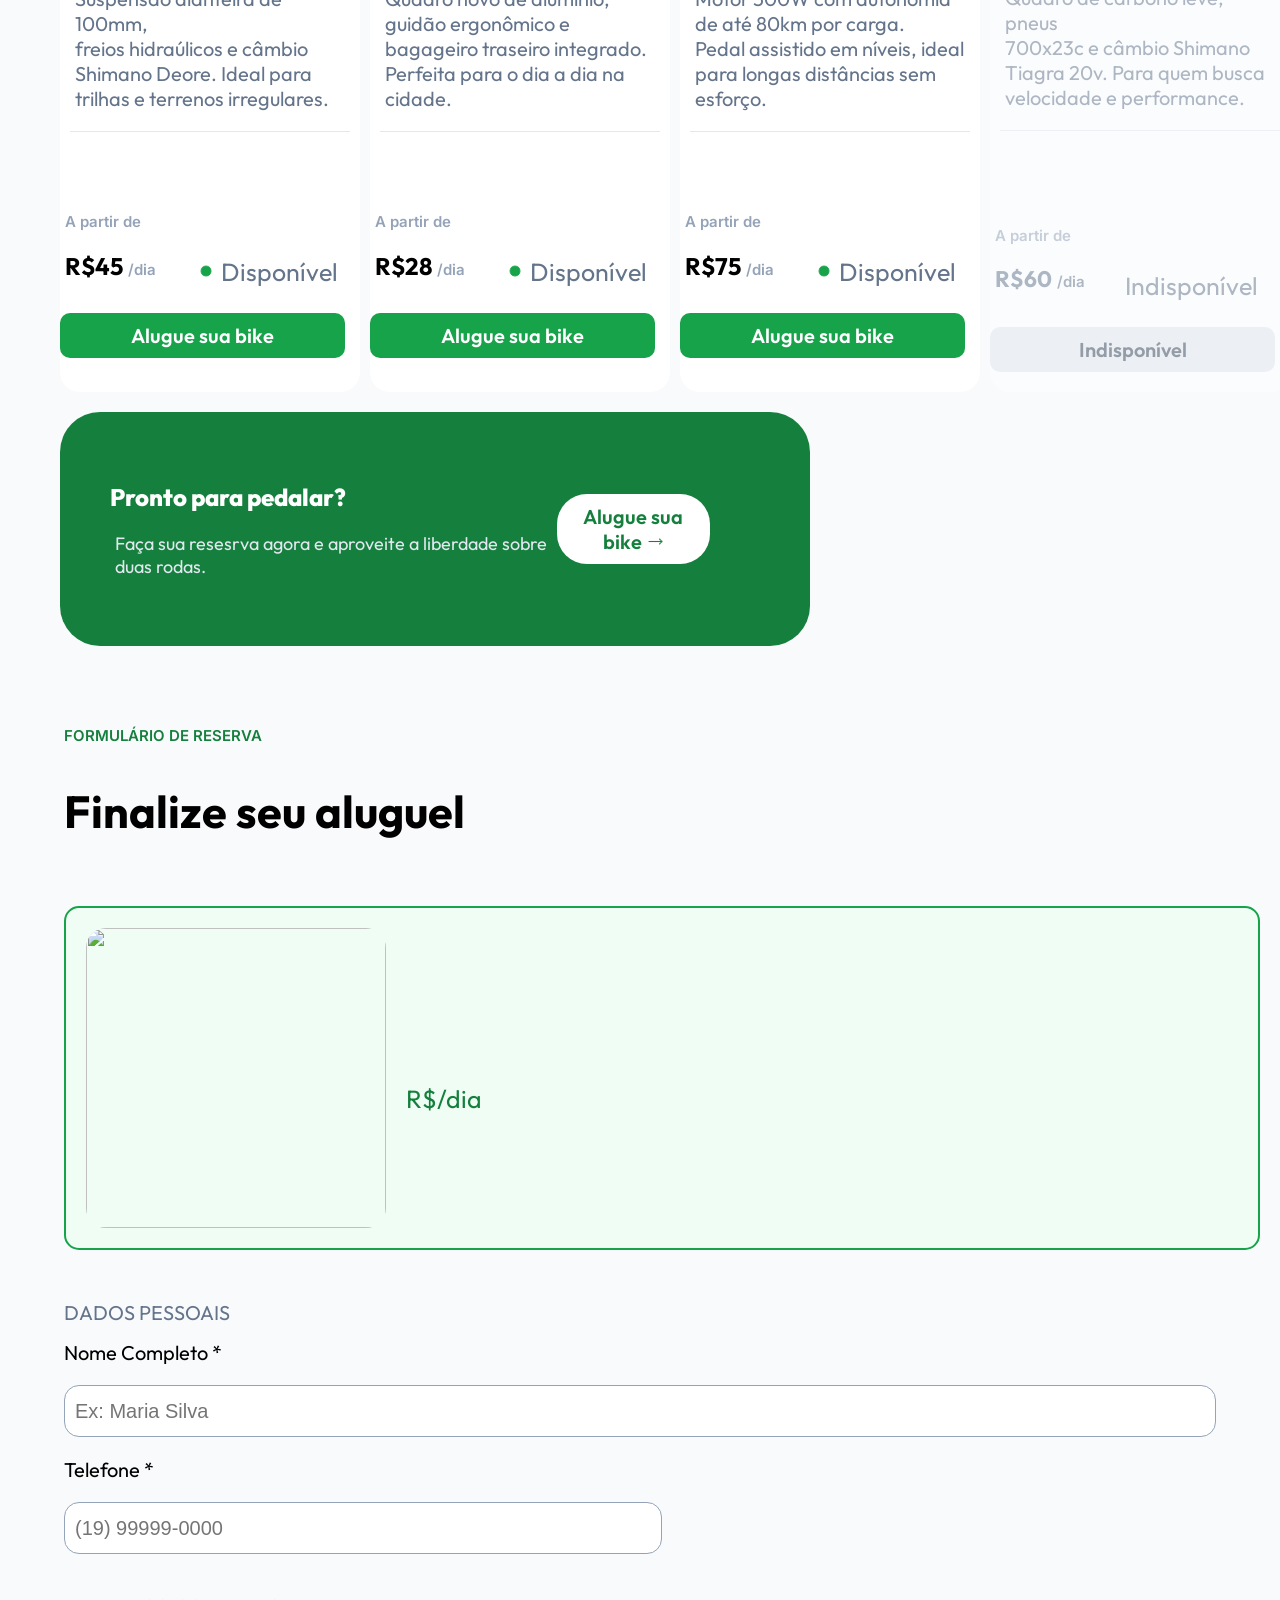
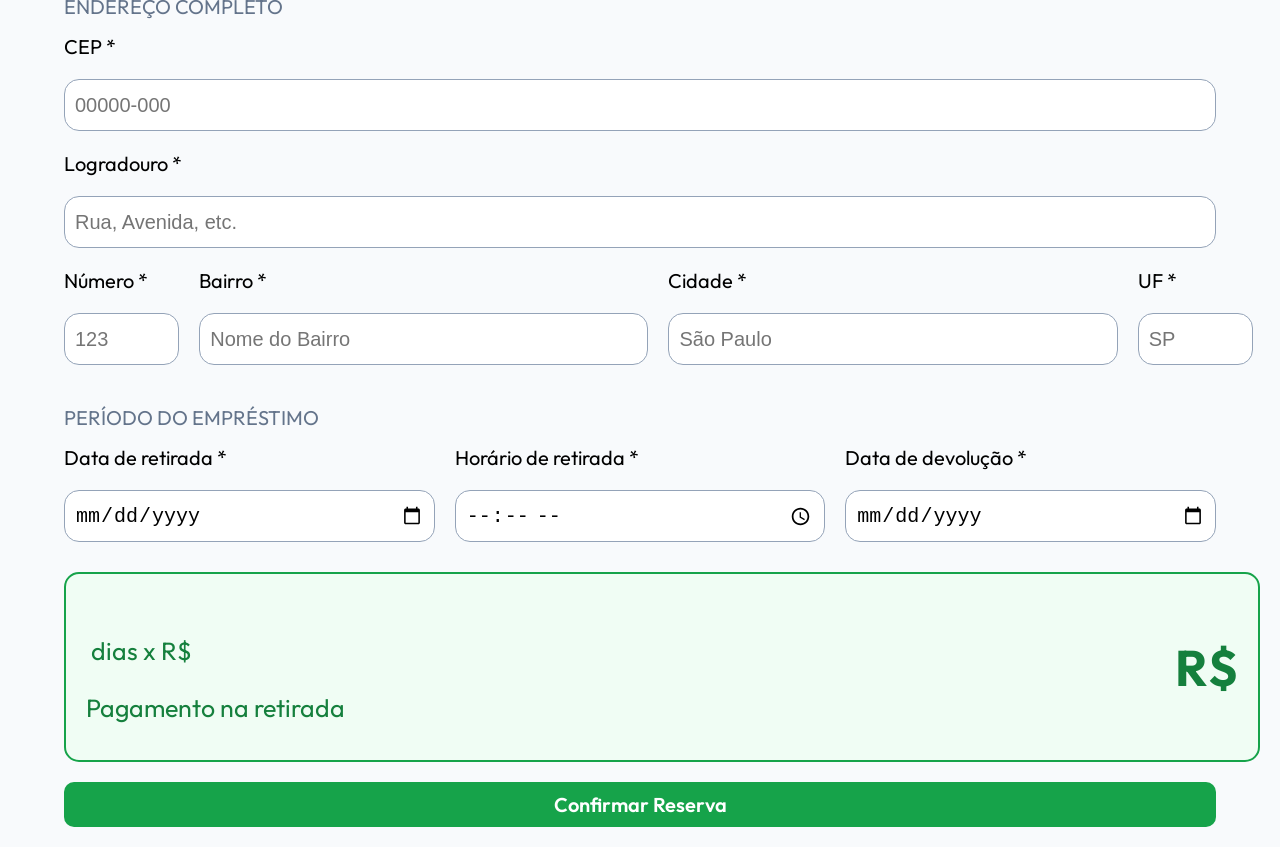
==== commit c6822899: "feat/fazendo o formulário" ====
--- a/index.html
+++ b/index.html
@@ -217,5 +217,114 @@
             
         </div>
     </section>
+
+    <section class="formularioAluguel" id="formularioAluguel">
+
+        <div class="tituloFormulario">
+            <small>formulário de reserva</small>
+
+            <div class="tituloAluguel">
+                <h1>Finalize seu aluguel</h1>
+            </div>
+        </div>
+
+        <div class="cardPreco">
+
+            <div class="cardInformacoes">
+                <img id="bikeSelecionada" src="" alt="">
+                <div class="textoInformacoes">
+                    <small id="tipoInfo"></small>
+                    <h1 id="nomeInfo"></h1>
+                    <p>R$<span id="precoInfo"></span>/dia</p>
+                </div>
+
+            </div>
+
+            <div class="precoInformacoes">
+                <small><span class="diasAluguel"></span></small>
+                <h1><span class="precoAluguel"></span></h1> 
+            </div>
+        </div>
+
+        <form action="">
+
+            <label class="secoesForm" for="">dados pessoais</label> 
+            <div class="dadosSecao">
+
+                <label for="">Nome Completo *</label>
+                <input type="text" name="" id="" placeholder="Ex: Maria Silva">
+
+                <label for="">Telefone *</label>
+                <input class="telefoneForm" type="tel" name="" id="" placeholder="(19) 99999-0000">
+            </div>
+
+            <label class="secoesForm" for="">endereço completo</label>
+            <div class="endereco">
+
+                <div class="logradouroGeral">
+                    <div>
+                        <label for="">CEP *</label>
+                        <input type="text" name="" id="" placeholder="00000-000">
+                    </div>
+
+                    <div>
+                        <label for="">Logradouro *</label>
+                        <input type="text" name="" id="" placeholder="Rua, Avenida, etc.">
+                    </div>
+                </div>
+
+                <div class="detalhesLogradouro">
+                    <div>
+                        <label for="">Número *</label>
+                        <input type="text" name="" id="" placeholder="123">
+                    </div>
+
+                    <div>
+                        <label for="">Bairro *</label>
+                        <input type="text" name="" id="" placeholder="Nome do Bairro">
+                    </div>
+
+                    <div>
+                        <label for="">Cidade *</label>
+                        <input type="text" name="" id="" placeholder="São Paulo">
+                    </div>
+
+                    <div>
+                        <label for="">UF *</label>
+                        <input type="text" name="" id="" placeholder="SP">
+                    </div>
+
+                </div>
+
+            </div>
+
+            <label class="secoesForm" for="">período do empréstimo</label>
+
+            <div class="periodo">
+                <div>
+                    <label for="">Data de retirada *</label>
+                    <input type="date" name="" id="dataRetirada" placeholder="00000-000">
+                </div>
+                <div>
+                    <label for="">Horário de retirada *</label>
+                    <input type="time" name="" id="" placeholder="Rua, Avenida, etc.">
+                </div>
+                <div>
+                    <label for="">Data de devolução *</label>
+                    <input type="date" name="" id="dataDevolucao" placeholder="Rua, Avenida, etc.">
+                </div>
+            </div>
+        </form>
+
+        <div class="cardPreco">
+            <div>
+                <p><span class="diasAluguel"></span> dias x R$<span id="precoAluguel"></span></p>
+                <small>Pagamento na retirada</small>
+            </div>
+            <h1>R$ <span class="precoAluguel"></span></h1>
+        </div>
+
+        <button id="botaoConfirmar" class="botaoConfirmar" type="submit">Confirmar Reserva</button>
+    </section>
 </body>
 </html>
--- a/styles/style.css
+++ b/styles/style.css
@@ -513,4 +513,190 @@
 
 .cardAluguel a{
     margin-right: 50px;
+}
+
+/* PARTE DO ALUGUEL */
+
+.formularioAluguel{
+    margin: 0;
+    margin-left: 5%;
+    margin-right: 5%;
+}
+
+.tituloFormulario{
+    font-size: 30px;
+    display: flex;
+    flex-direction: column;
+    height: 20px;
+    margin-bottom: 160px;
+}
+
+.tituloFormulario small{
+    font-family: var(--font-body);
+    color: var(--green-dark);
+    font-size: 15px;
+    text-transform: uppercase;
+    font-weight: 600;
+}
+
+.tituloAluguel{
+    font-family: var(--font-display);
+    display: flex;
+    align-items: end;
+    justify-content: space-between;
+}
+
+.cardPreco{
+    display: none;
+    justify-content: space-between;
+    align-items: center;
+    background-color: var(--white);
+    padding: 20px;
+    border-radius: 20px;
+    margin-bottom: 50px;
+}
+
+.cardInformacoes{
+    display: flex;
+    gap: 20px;
+    align-items: center;
+}
+
+.cardInformacoes img{
+    width: 300px;
+    height: 300px;
+    border-radius: 20px;
+}
+
+.textoInformacoes small{
+    text-transform: uppercase;
+    font-family: var(--font-body);
+    color: var(--green);
+    font-weight: 500;
+    margin-top: 10px;
+    font-size: 20px;
+}
+
+.textoInformacoes h1{
+    font-weight: 800;
+    font-size: 40px;
+    font-family: var(--font-display);
+}
+
+.textoInformacoes p{
+    font-size: 30px;
+    color: var(--green);
+    font-family: var(--font-display);
+    padding: 0;
+    margin: 0;
+}
+
+.precoInformacoes{
+    width: 20%;
+}
+
+.precoInformacoes small{
+    text-transform: none;
+    color: var(--slate-500);
+    font-family: var(--font-display);
+    font-size: 30px;
+}
+
+.precoInformacoes h1{
+    font-family: var(--font-display);
+    font-size: 90px;
+}
+
+form{
+    display: flex;
+    flex-direction: column;
+    gap: 10px;
+    font-size: 20px;
+    font-family: var(--font-display);
+    margin-bottom: 30px;
+    width: 100%;
+}
+
+form div{
+    display: flex;
+    flex-direction: column;
+    gap: 20px;
+    width: 100%;
+}
+
+form input{
+    height: 30px;
+    padding: 10px;
+    border-radius: 15px;
+    border: 1px solid var(--slate-400);
+    font-size: 20px;
+}
+
+.secoesForm{
+    text-transform: uppercase;
+    color: var(--slate-500);
+    margin-top: 30px;
+    margin-bottom: 5px;
+}
+
+.telefoneForm{
+    width: 50%;
+}
+
+.endereco .detalhesLogradouro{
+    display: grid;
+    grid-template-columns: 20% 80%;
+    gap: 20px;
+}
+
+.endereco .detalhesLogradouro{
+    display: grid;
+    grid-template-columns: 10% 39% 39% 10%;
+}
+
+.periodo{
+    display: grid;
+    grid-template-columns: repeat(3, 1fr);
+}
+
+.cardPreco{
+    width: 100%;
+    display: flex;
+    justify-content: space-between;
+    padding: 20px;
+    background-color: var(--green-pale);
+    border: 2px solid var(--green);
+    border-radius: 15px;
+    margin-bottom: 20px;
+}
+
+.cardPreco p, .cardPreco small{
+    font-size: 25px;
+    font-family: var(--font-display);
+    color: var(--green-dark);
+}
+
+.cardPreco h1{
+    font-family: var(--font-display);
+    font-size: 50px;
+    color: var(--green-dark);
+}
+
+.botaoConfirmar{
+    padding: 10px;
+    width: 100%;
+    align-self: center;
+    border-radius: 10px;
+    border: none;
+    margin-bottom: 20px;
+    transition: 0.3s ease;
+    color: var(--white);
+    background-color: var(--green);
+    font-size: 20px;
+    font-family: var(--font-display);
+    font-weight: 600;
+}
+
+.botaoConfirmar:hover{
+    background-color: var(--green-dark);
 }
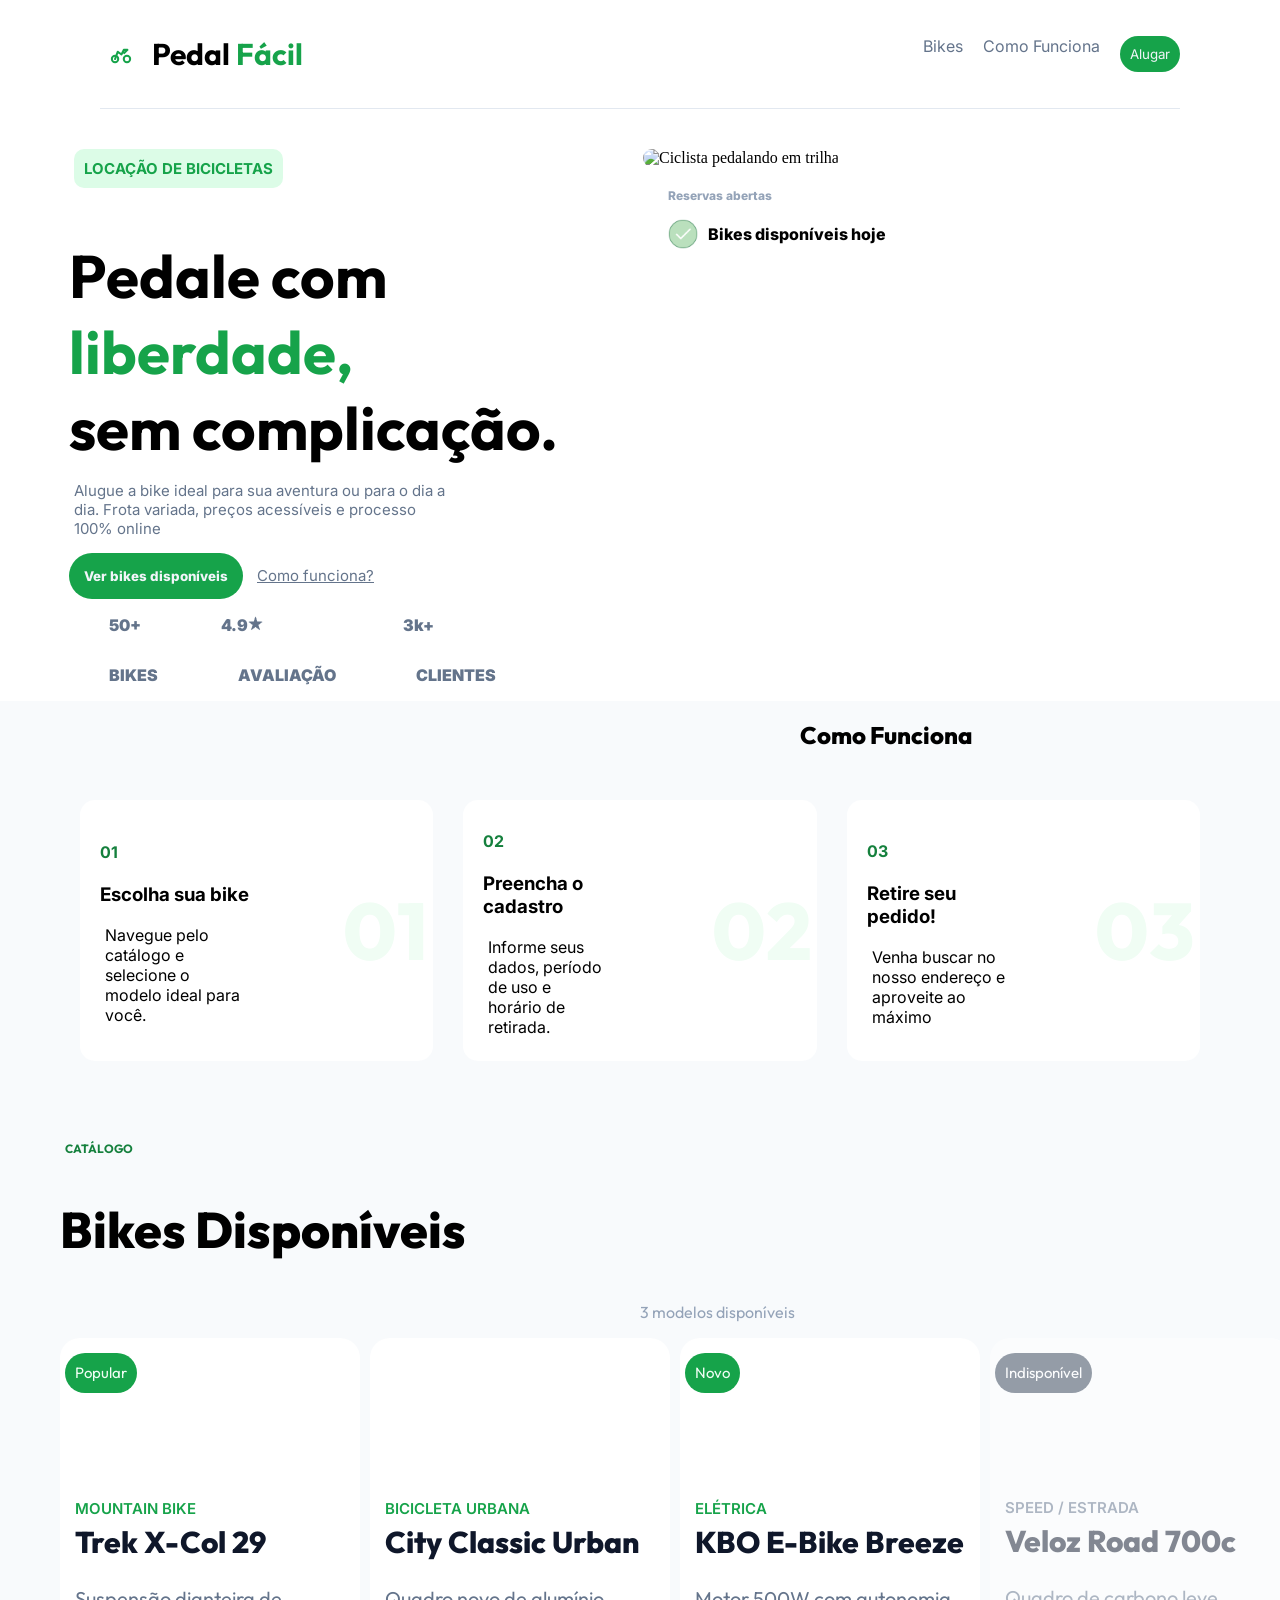
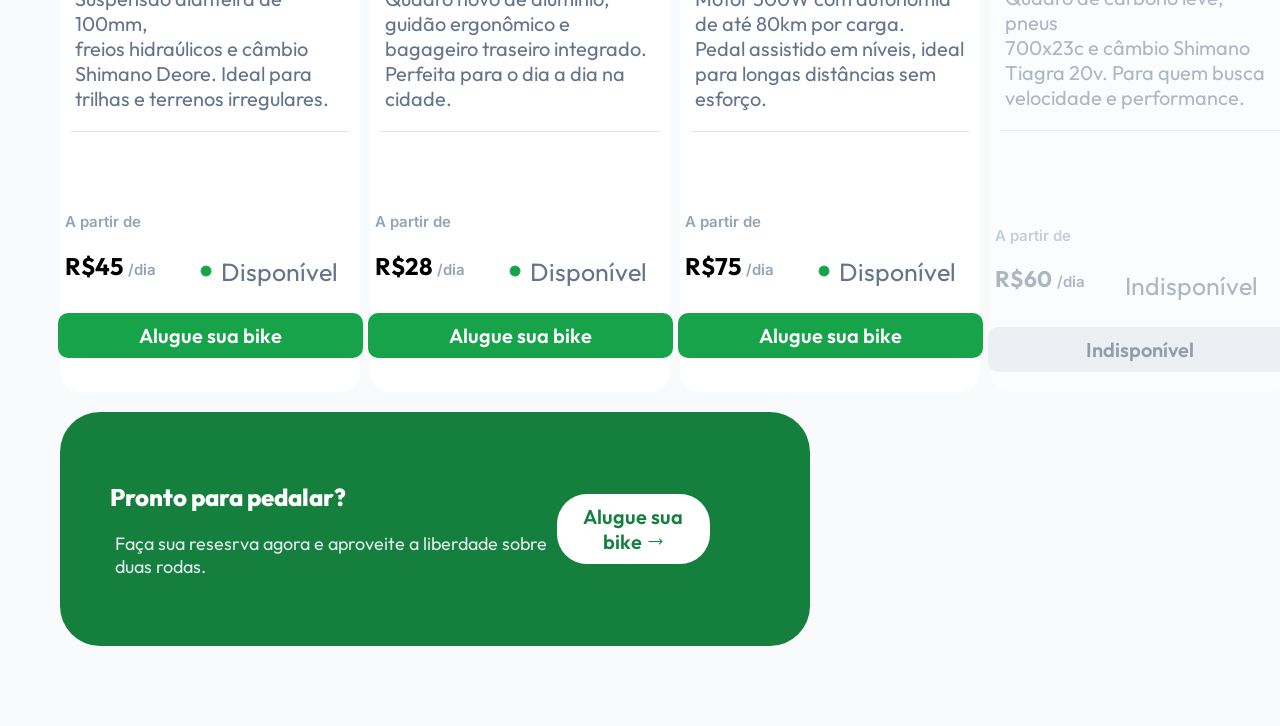
==== commit e22ee4f5: "feat/ separando a página de aluguel, e tentando fazer integração com JS" ====
--- a/index.html
+++ b/index.html
@@ -144,10 +144,10 @@
                 
                 <small class="precoCima">A partir de</small>
                 <div class="preco">
-                    <h1 class="precoCard">R$45<small>/dia</small></h1>
+                    <h1 class="precoCard">R$<span class="precoBike">45</span><small>/dia</small></h1>
                     <p><img class="disponivel" src="./assets/ciculo.png"> Disponível</p>
                 </div>
-                <a href="#formularioAluguel"><button class="botaoBike">Alugue sua bike</button></a>
+                <a href="./aluguel.html" class="botaoBike">Alugue sua bike</a>
             </div>
 
             <div class="cardBike">
@@ -162,10 +162,10 @@
     
                 <small class="precoCima">A partir de</small>
                 <div class="preco">
-                    <h1 class="precoCard">R$28<small>/dia</small></h1>
+                    <h1 class="precoCard">R$<span class="precoBike">28</span><small>/dia</small></h1>
                     <p><img class="disponivel" src="./assets/ciculo.png"> Disponível</p>
                 </div>
-                <a href="#formularioAluguel"><button class="botaoBike">Alugue sua bike</button></a>
+                <a href="./aluguel.html" class="botaoBike">Alugue sua bike</a>
             </div>
 
             <div class="cardBike">
@@ -181,10 +181,10 @@
                 
                 <small class="precoCima">A partir de</small>
                 <div class="preco">
-                    <h1 class="precoCard">R$75<small>/dia</small></h1>
+                    <h1 class="precoCard">R$<span class="precoBike">75</span><small>/dia</small></h1>
                     <p><img class="disponivel" src="./assets/ciculo.png"> Disponível</p>
                 </div>
-                <a href="#formularioAluguel"><button class="botaoBike">Alugue sua bike</button></a>
+                <a href="./aluguel.html" class="botaoBike">Alugue sua bike</a>
             </div>
 
             <div class="cardBike indisponivel">
@@ -200,10 +200,10 @@
                 
                 <small class="precoCima">A partir de</small>
                 <div class="preco">
-                    <h1 class="precoCard">R$60<small>/dia</small></h1>
+                    <h1 class="precoCard">R$<span class="precoBike">60</span><small>/dia</small></h1>
                     <p>Indisponível</p>
                 </div>
-                <a href="#formularioAluguel"><button class="botaoBike">Indisponível</button></a>
+                <a href="#formularioAluguel"class="botaoBike">Indisponível</a>
             </div>
         </div>
 
@@ -213,118 +213,11 @@
                 <p>Faça sua resesrva agora e aproveite a liberdade sobre duas rodas.</p>
             </div>
 
-            <a href=""><button>Alugue sua bike <img class="seta" src="./assets/seta.png"></button></a>
+            <a href="./aluguel.html"><button>Alugue sua bike <img class="seta" src="./assets/seta.png"></button></a>
             
         </div>
     </section>
-
-    <section class="formularioAluguel" id="formularioAluguel">
-
-        <div class="tituloFormulario">
-            <small>formulário de reserva</small>
-
-            <div class="tituloAluguel">
-                <h1>Finalize seu aluguel</h1>
-            </div>
-        </div>
-
-        <div class="cardPreco">
-
-            <div class="cardInformacoes">
-                <img id="bikeSelecionada" src="" alt="">
-                <div class="textoInformacoes">
-                    <small id="tipoInfo"></small>
-                    <h1 id="nomeInfo"></h1>
-                    <p>R$<span id="precoInfo"></span>/dia</p>
-                </div>
-
-            </div>
-
-            <div class="precoInformacoes">
-                <small><span class="diasAluguel"></span></small>
-                <h1><span class="precoAluguel"></span></h1> 
-            </div>
-        </div>
-
-        <form action="">
-
-            <label class="secoesForm" for="">dados pessoais</label> 
-            <div class="dadosSecao">
-
-                <label for="">Nome Completo *</label>
-                <input type="text" name="" id="" placeholder="Ex: Maria Silva">
-
-                <label for="">Telefone *</label>
-                <input class="telefoneForm" type="tel" name="" id="" placeholder="(19) 99999-0000">
-            </div>
-
-            <label class="secoesForm" for="">endereço completo</label>
-            <div class="endereco">
-
-                <div class="logradouroGeral">
-                    <div>
-                        <label for="">CEP *</label>
-                        <input type="text" name="" id="" placeholder="00000-000">
-                    </div>
-
-                    <div>
-                        <label for="">Logradouro *</label>
-                        <input type="text" name="" id="" placeholder="Rua, Avenida, etc.">
-                    </div>
-                </div>
-
-                <div class="detalhesLogradouro">
-                    <div>
-                        <label for="">Número *</label>
-                        <input type="text" name="" id="" placeholder="123">
-                    </div>
-
-                    <div>
-                        <label for="">Bairro *</label>
-                        <input type="text" name="" id="" placeholder="Nome do Bairro">
-                    </div>
-
-                    <div>
-                        <label for="">Cidade *</label>
-                        <input type="text" name="" id="" placeholder="São Paulo">
-                    </div>
-
-                    <div>
-                        <label for="">UF *</label>
-                        <input type="text" name="" id="" placeholder="SP">
-                    </div>
-
-                </div>
-
-            </div>
-
-            <label class="secoesForm" for="">período do empréstimo</label>
-
-            <div class="periodo">
-                <div>
-                    <label for="">Data de retirada *</label>
-                    <input type="date" name="" id="dataRetirada" placeholder="00000-000">
-                </div>
-                <div>
-                    <label for="">Horário de retirada *</label>
-                    <input type="time" name="" id="" placeholder="Rua, Avenida, etc.">
-                </div>
-                <div>
-                    <label for="">Data de devolução *</label>
-                    <input type="date" name="" id="dataDevolucao" placeholder="Rua, Avenida, etc.">
-                </div>
-            </div>
-        </form>
-
-        <div class="cardPreco">
-            <div>
-                <p><span class="diasAluguel"></span> dias x R$<span id="precoAluguel"></span></p>
-                <small>Pagamento na retirada</small>
-            </div>
-            <h1>R$ <span class="precoAluguel"></span></h1>
-        </div>
-
-        <button id="botaoConfirmar" class="botaoConfirmar" type="submit">Confirmar Reserva</button>
-    </section>
+    <script type="module" src="script.js"></script>
+    <script type="module" src="lista.js"></script>
 </body>
 </html>
--- a/styles/style.css
+++ b/styles/style.css
@@ -407,10 +407,11 @@
     height: 20px;
 }
 
-.cardBike button{
+.cardBike a{
     padding: 10px;
     width: 95%;
     align-self: center;
+    text-align: center;
     font-size: 20px;
     font-family: var(--font-display);
     color: var(--white);
@@ -420,9 +421,10 @@
     margin-bottom: 20px;
     background-color: var(--green);
     transition: 0.3s ease;
-}
-
-.cardBike button:hover{
+    text-decoration: none;
+}
+
+.cardBike a:hover{
     background-color: var(--green-dark);
 }
 
@@ -437,7 +439,7 @@
     cursor: no-drop;
 }
 
-.cardBike.indisponivel button{
+.cardBike.indisponivel a{
     padding: 10px;
     width: 95%;
     align-self: center;
@@ -517,8 +519,44 @@
 
 /* PARTE DO ALUGUEL */
 
+.menuAluguel{
+    display: flex;
+    align-items: center;
+    gap: 800px;
+    padding: 5px;
+    background-color: var(--white);
+    margin-bottom: 50px;
+    border-bottom: var(--slate-200) 1px solid;
+    width: 100%;
+    top: 0%;
+    position: fixed;
+    z-index: 1;
+}
+
+.menuAluguel a{
+    color: var(--slate-400);
+    font-family: var(--font-display);
+    font-weight: 600;
+    text-decoration: none;
+    font-size: 15px;
+}
+
+.menuDecorado{
+    color: var(--green-dark);
+    font-family: var(--font-display);
+    font-size: 20px;
+    text-align: center;
+    font-weight: 900;
+}
+
+.menuAluguel img{
+    width: 20px;
+    height: 20px;
+}
+
 .formularioAluguel{
     margin: 0;
+    margin-top: 100px;
     margin-left: 5%;
     margin-right: 5%;
 }
@@ -546,7 +584,7 @@
     justify-content: space-between;
 }
 
-.cardPreco{
+.cardPreco, .cardPrecoFinal{
     display: none;
     justify-content: space-between;
     align-items: center;
@@ -556,130 +594,32 @@
     margin-bottom: 50px;
 }
 
-.cardInformacoes{
-    display: flex;
-    gap: 20px;
-    align-items: center;
-}
-
-.cardInformacoes img{
-    width: 300px;
-    height: 300px;
-    border-radius: 20px;
-}
-
-.textoInformacoes small{
-    text-transform: uppercase;
-    font-family: var(--font-body);
-    color: var(--green);
-    font-weight: 500;
-    margin-top: 10px;
-    font-size: 20px;
-}
-
-.textoInformacoes h1{
-    font-weight: 800;
-    font-size: 40px;
-    font-family: var(--font-display);
-}
-
-.textoInformacoes p{
-    font-size: 30px;
-    color: var(--green);
-    font-family: var(--font-display);
-    padding: 0;
-    margin: 0;
-}
-
-.precoInformacoes{
-    width: 20%;
-}
-
-.precoInformacoes small{
-    text-transform: none;
-    color: var(--slate-500);
-    font-family: var(--font-display);
-    font-size: 30px;
-}
-
-.precoInformacoes h1{
-    font-family: var(--font-display);
-    font-size: 90px;
-}
-
-form{
-    display: flex;
-    flex-direction: column;
-    gap: 10px;
-    font-size: 20px;
-    font-family: var(--font-display);
-    margin-bottom: 30px;
-    width: 100%;
-}
-
-form div{
-    display: flex;
-    flex-direction: column;
-    gap: 20px;
-    width: 100%;
-}
-
-form input{
-    height: 30px;
-    padding: 10px;
-    border-radius: 15px;
-    border: 1px solid var(--slate-400);
-    font-size: 20px;
-}
-
-.secoesForm{
-    text-transform: uppercase;
-    color: var(--slate-500);
-    margin-top: 30px;
-    margin-bottom: 5px;
-}
-
-.telefoneForm{
-    width: 50%;
-}
-
-.endereco .detalhesLogradouro{
-    display: grid;
-    grid-template-columns: 20% 80%;
-    gap: 20px;
-}
-
-.endereco .detalhesLogradouro{
-    display: grid;
-    grid-template-columns: 10% 39% 39% 10%;
-}
-
-.periodo{
-    display: grid;
-    grid-template-columns: repeat(3, 1fr);
-}
-
-.cardPreco{
+.cardPreco, .cardPrecoFinal{
     width: 100%;
     display: flex;
     justify-content: space-between;
     padding: 20px;
-    background-color: var(--green-pale);
-    border: 2px solid var(--green);
+    background-color: var(--white);
+    border: var(--slate-100) 1.5px solid;
     border-radius: 15px;
     margin-bottom: 20px;
 }
 
-.cardPreco p, .cardPreco small{
+.cardPreco p, .cardPreco small, .cardPrecoFinal p, .cardPrecoFinal small{
     font-size: 25px;
     font-family: var(--font-display);
     color: var(--green-dark);
 }
 
-.cardPreco h1{
+.cardPreco h1, .cardPrecoFinal h1{
     font-family: var(--font-display);
     font-size: 50px;
     color: var(--green-dark);
+}
+
+.cardPrecoFinal{
+    background-color: var(--green-pale);
+    border-color: var(--green-dark);
 }
 
 .botaoConfirmar{
@@ -699,4 +639,107 @@
 
 .botaoConfirmar:hover{
     background-color: var(--green-dark);
+}
+
+.cardInformacoes{
+    display: flex;
+    gap: 20px;
+    align-items: center;
+}
+
+.cardInformacoes img{
+    width: 300px;
+    height: 300px;
+    border-radius: 20px;
+}
+
+.textoInformacoes small{
+    text-transform: uppercase;
+    font-family: var(--font-body);
+    color: var(--green);
+    font-weight: 500;
+    margin-top: 10px;
+    font-size: 20px;
+}
+
+.textoInformacoes h1{
+    font-weight: 800;
+    font-size: 40px;
+    font-family: var(--font-display);
+}
+
+.textoInformacoes p{
+    font-size: 30px;
+    color: var(--green);
+    font-family: var(--font-display);
+    padding: 0;
+    margin: 0;
+}
+
+.precoInformacoes{
+    width: 20%;
+}
+
+.precoInformacoes small{
+    text-transform: none;
+    color: var(--slate-500);
+    font-family: var(--font-display);
+    font-size: 30px;
+}
+
+.precoInformacoes h1{
+    font-family: var(--font-display);
+    font-size: 90px;
+}
+
+form{
+    display: flex;
+    flex-direction: column;
+    gap: 10px;
+    font-size: 20px;
+    font-family: var(--font-display);
+    margin-bottom: 30px;
+    width: 100%;
+}
+
+form div{
+    display: flex;
+    flex-direction: column;
+    gap: 20px;
+    width: 100%;
+}
+
+form input{
+    height: 30px;
+    padding: 10px;
+    border-radius: 15px;
+    border: 1px solid var(--slate-400);
+    font-size: 20px;
+}
+
+.secoesForm{
+    text-transform: uppercase;
+    color: var(--slate-500);
+    margin-top: 30px;
+    margin-bottom: 5px;
+}
+
+.telefoneForm{
+    width: 50%;
+}
+
+.endereco .detalhesLogradouro{
+    display: grid;
+    grid-template-columns: 20% 80%;
+    gap: 20px;
+}
+
+.endereco .detalhesLogradouro{
+    display: grid;
+    grid-template-columns: 10% 39% 39% 10%;
+}
+
+.periodo{
+    display: grid;
+    grid-template-columns: repeat(3, 1fr);
 }
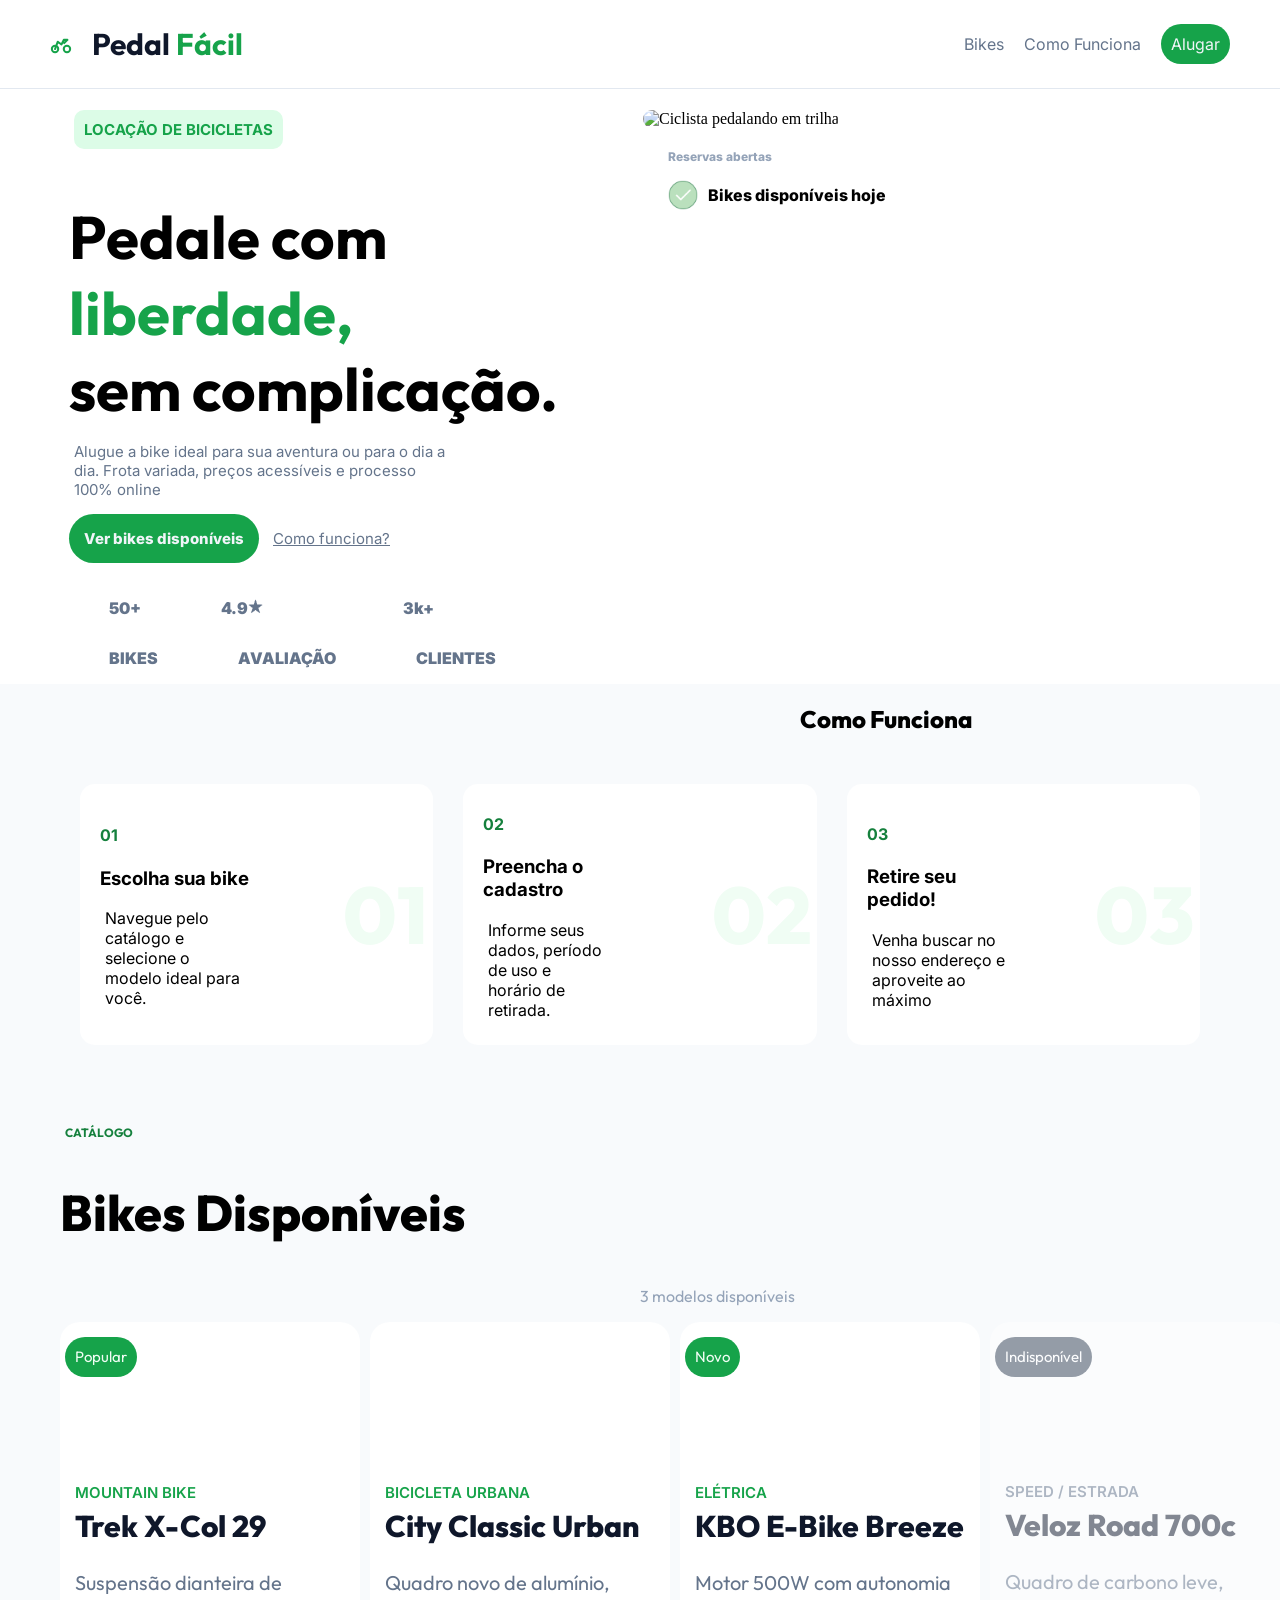
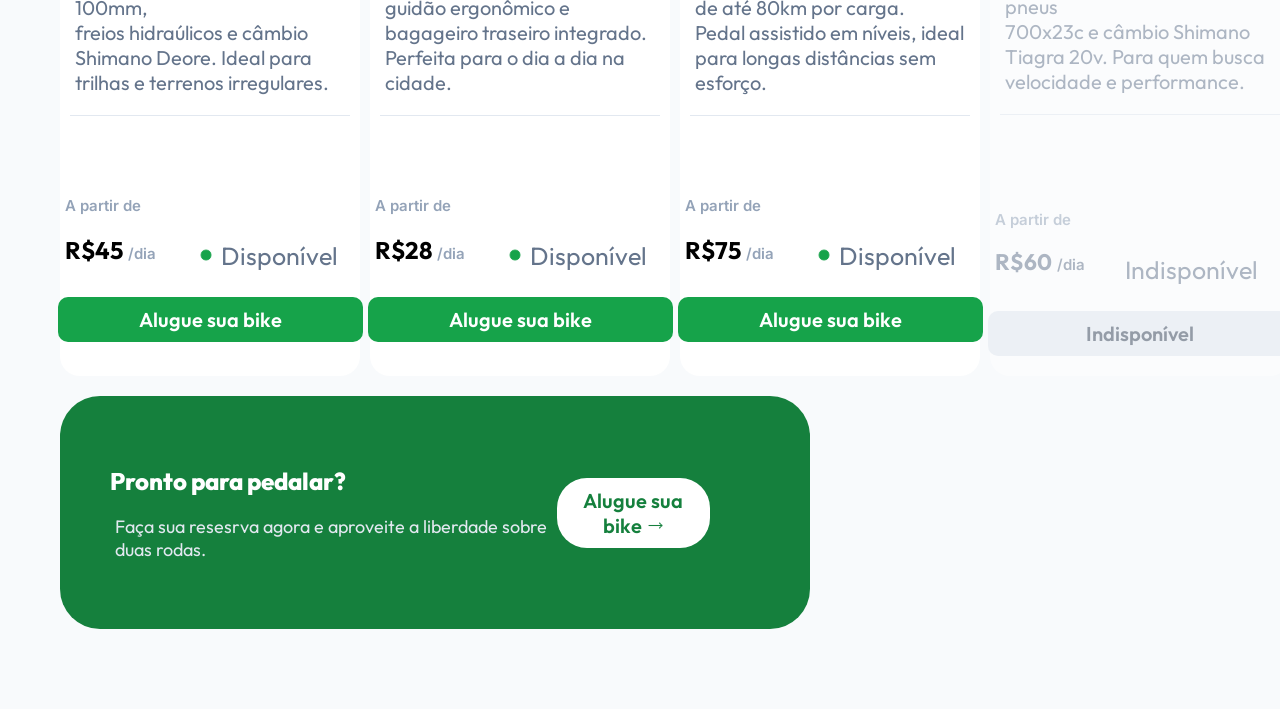
==== commit e996f131: "fix/adicionando ligação entre os links da página principal" ====
--- a/index.html
+++ b/index.html
@@ -19,21 +19,21 @@
                         <circle cx="5.5" cy="17.5" r="3.5"/><circle cx="18.5" cy="17.5" r="3.5"/>
                         <path d="M5.5 17.5l3-8 4 3 2.5-5H19l-3.5 3.5"/>
                     </svg>
-                    <h1>Pedal <span class="destaqueLogo">Fácil</span></h1>
+                    <a href="#containerLocacao"><h1>Pedal <span class="destaqueLogo">Fácil</span></h1></a>
                 </div>
 
                 <!-- Links e Botão -->
                 <div class="menuLinks">
                     <ul>
-                        <li><a href="#">Bikes</a></li>
-                        <li><a href="#">Como Funciona</a></li>
-                        <li><button>Alugar</button></li>
+                        <li><a href="#containerCatalogo">Bikes</a></li>
+                        <li><a href="#containerComoFunciona">Como Funciona</a></li>
+                        <li><a href="#containerCatalogo" class="botaoAlugar">Alugar</a></li>
                     </ul>
                 </div>
         </header>
     </section>
 
-    <section class="containerLocacao">
+    <section class="containerLocacao" id="containerLocacao">
         <div class="containerLocacaoTextos">
             <h2>LOCAÇÃO DE BICICLETAS</h2>
 
@@ -41,7 +41,10 @@
 
             <p>Alugue a bike ideal para sua aventura ou para o dia a <br> dia. Frota variada, preços acessíveis e processo <br> 100% online</p>
 
-            <button>Ver bikes disponíveis</button> <a href="#">Como funciona?</a>
+            <div class="locacaoBotoes">
+                <a href="#containerCatalogo" class="botaoLocacao">Ver bikes disponíveis</a> 
+                <a href="#containerComoFunciona">Como funciona?</a>
+            </div>
 
             <div class="avaliacoesNumeros">
                 <ul>
@@ -71,7 +74,7 @@
         </div>    
     </section>
 
-    <section class="containerComoFunciona">
+    <section class="containerComoFunciona" id="containerComoFunciona">
 
         <h1>Como Funciona</h1>
 
@@ -120,7 +123,7 @@
         </div>
     </section>
 
-    <section class="containerCatalogo">
+    <section class="containerCatalogo" id="containerCatalogo">
 
         <div class="containerTitulo">
             <h2>CATÁLOGO</h2>
--- a/styles/style.css
+++ b/styles/style.css
@@ -15,6 +15,10 @@
     --font-body: 'Inter', sans-serif;
 }
 
+html{
+    scroll-behavior: smooth;
+}
+
 body{
     margin: 0;
     padding: 0;
@@ -29,12 +33,15 @@
 }
 
 .menu{
-    margin-left: 100px;
-    margin-right: 100px;
     display: flex;
     align-items: center;
     justify-content: space-between;
+    width: 100%;
+    top: 0%;
+    position: fixed;
+    z-index: 1000;
     border-bottom: var(--slate-200) 1px solid;
+    background-color: var(--white);
 }
 
 .logo{
@@ -42,24 +49,35 @@
     align-items: center;
     height: 100%;
     gap: 20px;
-    padding: 10px;
+    padding-inline: 50px;
 }
 
 .logo h1{
     font-size: 30px;
     font-family: var(--font-display);
+    color: var(--slate-900);
 }
 
 .logo h1 span{
     color: var(--green);
 }
 
+.logo a{
+    text-decoration: none;
+}
+
+
 .logoBike{
     color: var(--green);
 }
 
+.menuLinks{
+    padding-inline: 50px;
+}
+
 .menuLinks ul{
     display: flex;
+    align-items: center;
     font-family: var(--font-body);
     list-style-type: none;
     color: var(--slate-500);
@@ -73,7 +91,7 @@
     text-decoration: none;
 }
 
-.menuLinks button{
+.menuLinks .botaoAlugar{
     background-color: var(--green);
     color: var(--slate-100);
     font-family: var(--font-body);
@@ -82,7 +100,7 @@
     border: 1px;
 }
 
-.menuLinks button:hover{
+.menuLinks .botaoAlugar:hover{
     background-color: var(--green-dark);
 }
 
@@ -92,6 +110,7 @@
     grid-template-columns: repeat(2, 1fr);
     display: flex;
     justify-content: center;
+    margin-top: 70px;
     background-color: var(--white);
     
 }
@@ -122,9 +141,10 @@
     color: var(--slate-500);
     font-size: 15px;
     font-family: var(--font-body);
-}
-
-.containerLocacaoTextos button{
+    margin-bottom: 30px;
+}
+
+.containerLocacaoTextos .botaoLocacao{
     background-color: var(--green);
     color: var(--slate-100);
     font-family: var(--font-body);
@@ -133,17 +153,21 @@
     border-radius: 25px;
     border: 1px;
     margin-right: 10px;
-}
-
-.containerLocacaoTextos button:hover{
+    text-decoration: none;
+}
+
+.containerLocacaoTextos .botaoLocacao:hover{
     background-color: var(--green-dark);
 }
 
-
 .containerLocacaoTextos a{
     font-family: var(--font-body);
     font-size: 15px;
     color: var(--slate-500);
+}
+
+.locacaoBotoes{
+    margin-bottom: 50px;
 }
 
 .avaliacoesNumeros ul, .avaliacoesTextos ul{
